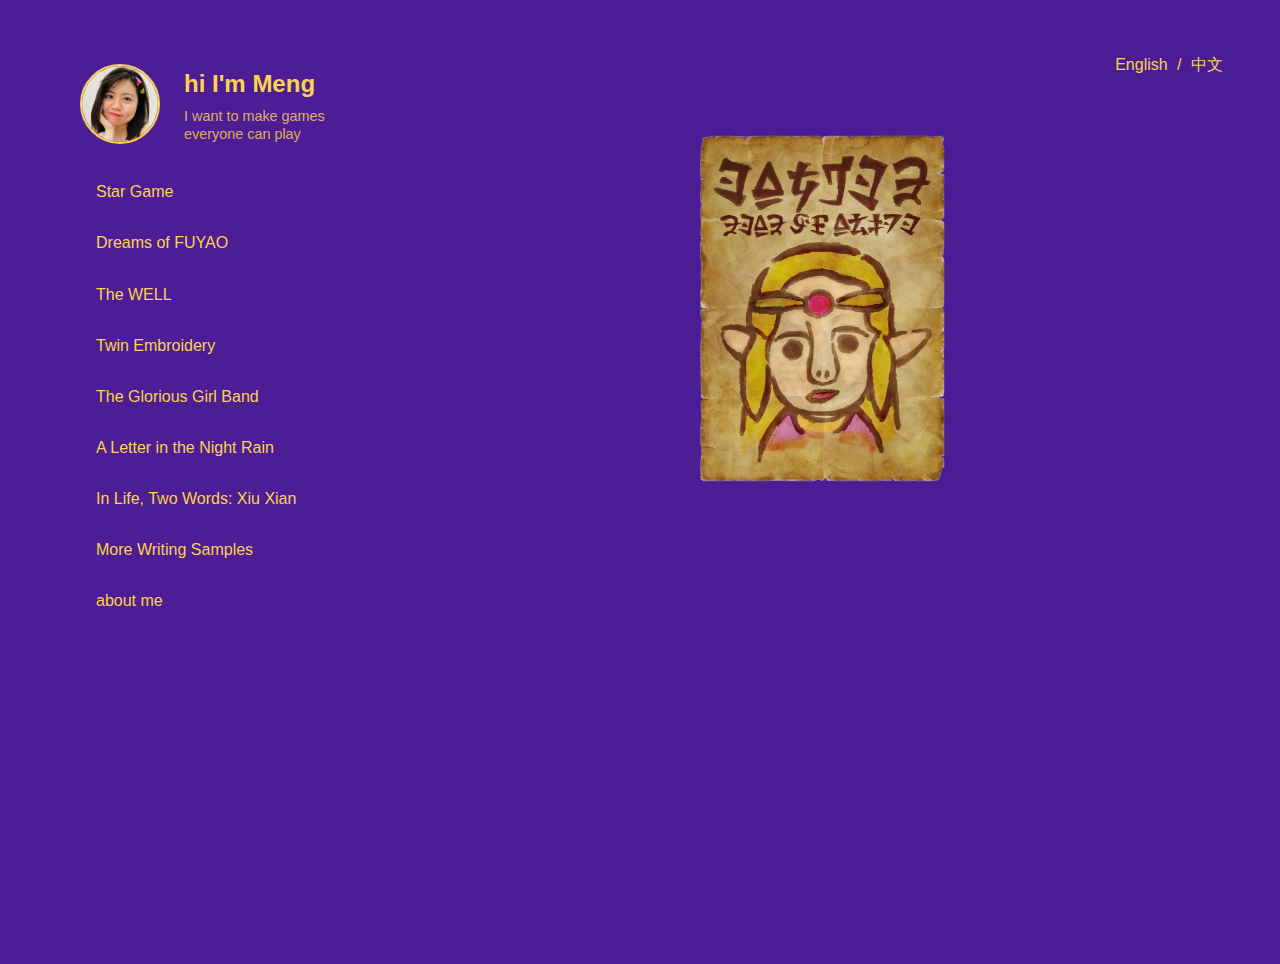
==== index.html @ 1c5329e5 "feat: 完成More Writing Samples页面并优化主页布局" ====
<!DOCTYPE html>
<html lang="en">
<head>
    <!-- 设置网页的基本属性 -->
    <meta charset="UTF-8">
    <!-- 确保页面在移动设备上正确显示 -->
    <meta name="viewport" content="width=device-width, initial-scale=1.0">
    <!-- 网页标题 -->
    <title>have fun</title>
    <!-- 链接到样式表文件 -->
    <link rel="stylesheet" href="./css/style.css">
    <!-- 设置网页图标 -->
    <link rel="icon" type="image/png" href="./images/favicon.png">
</head>
<body>
    <!-- 整个页面的主容器，分为左右两部分 -->
    <div class="container">
        <!-- 左侧边栏：包含个人信息和导航菜单 -->
        <nav class="sidebar">
            <!-- 头部区域：展示头像和个人简介 -->
            <div class="header">
                <!-- 头像容器 -->
                <div class="avatar">
                    <img src="./images/avatar.png" alt="Meng's avatar">
                </div>
                <!-- 添加链接和cursor样式 -->
                <div class="intro" style="cursor: pointer;" id="home-link">
                    <h1>hi I'm Meng</h1>
                    <div class="description">I want to make games everyone can play</div>
                </div>
            </div>

            <!-- 作品导航菜单列表 -->
            <ul class="menu">
                <!-- 每个菜单项都包含标题和描述 -->
                <li>
                    <!-- active类表示当前选中的项目 -->
                    <a href="#star-game" class="menu-link active">
                        <span class="title">Star Game</span>
                        <span class="description">Solo-developed Web Game</span>
                    </a>
                </li>
                <!-- 其他作品菜单项，结构相同 -->
                <li>
                    <a href="#soaring-dream" class="menu-link">
                        <span class="title">Dreams of FUYAO</span>
                        <span class="description">Lead Narrative Designer, MMORPG</span>
                    </a>
                </li>
                <li>
                    <a href="#the-well" class="menu-link">
                        <span class="title">The WELL</span>
                        <span class="description">Short Fiction Story</span>
                    </a>
                </li>
                <li>
                    <a href="#twin-embroidery" class="menu-link">
                        <span class="title">Twin Embroidery</span>
                        <span class="description">Digital Comic Series</span>
                    </a>
                </li>
                <li>
                    <a href="#girl-band" class="menu-link">
                        <span class="title">The Glorious Girl Band</span>
                        <span class="description">Digital Comic Series</span>
                    </a>
                </li>
                <li>
                    <a href="#night-rain" class="menu-link">
                        <span class="title">A Letter in the Night Rain</span>
                        <span class="description">Digital Comic Series</span>
                    </a>
                </li>
                <li>
                    <a href="#xiu-xian" class="menu-link">
                        <span class="title">In Life, Two Words: Xiu Xian</span>
                        <span class="description">Original Fantasy Light Novel</span>
                    </a>
                </li>
                <li>
                    <a href="#more-samples" class="menu-link">
                        <span class="title">More Writing Samples</span>
                        <span class="description">in Chinese, before 2018</span>
                    </a>
                </li>
                <li>
                    <a href="#about" class="menu-link">
                        <span class="title">about me</span>
                        <span class="description">Experience & Contact</span>
                    </a>
                </li>
            </ul>
        </nav>

        <!-- 右侧主内容区域 -->
        <main class="content">
            <!-- 主页装饰 -->
            <div class="scroll-container">
                <img src="images/scroll.png" alt="Ancient scroll with character" class="scroll-image">
                <span class="scroll-description">and i LOVE zelda!!!</span>
            </div>

            <!-- Comics and Projects Section -->
            <div class="project-container">
                <!-- Star Game 项目展示区域 -->
                <section id="star-game-section" class="content-section project-content">
                    <!-- 游戏展示区域 -->
                    <div class="game-container">
                        <iframe id="game-frame" src="https://WellWellWell-M.github.io/star-game" allowfullscreen></iframe>
                        <button class="restart-btn">Restart</button>
                    </div>

                    <!-- 游戏介绍文本区域 -->
                    <h3>Overview</h3>
                    <p>This is a mini game that unfolds across three screens in about two minutes. As my first solo game development project, it marks a special milestone in my coding journey. Over three weeks, I taught myself essential tools - from game engines (GMS, Godot) to AI assistants (Cursor, Midjourney, Stable Diffusion) and version control (GitHub).</p>
                    
                    <p>I tried to tell a story about a lonely girl who shoots down stars and encircles them to make them her companions. Eventually, she creates an entire universe - including the Sun, Earth, and Moon - yet remains alone. I wish I had more time to tell the story through gameplay instead of text (and create better artwork - sorry about my poor pixel sprite animation!).</p>
                    
                    <p>Though it's far from perfect (quite rough actually), I'm proud to have brought it from concept to playable reality. I chose to omit tutorials, trusting in our natural inclination to play. But here's a small hint if you're wondering how to get <span class="highlight">starTed</span> - </p>

                    <p class="hidden-message">
                        <span>sometimes you need to draw your own path:)</span>
                    </p>

                    <h3>Concept Art</h3>
                    
                    <div class="concept-art">
                        <img src="images/concept-art.jpg" alt="Star Game concept art" class="concept-image">
                        <p>I used Midjourney to create the initial concept art, inspired by Van Gogh's starry nights. Then I ran it through Stable Diffusion to transform it into pixel art - which you'll see in the game's final scene. I had a lot of fun playing with these AI tools and can't wait to experiment more with them in future projects!</p>
                    </div>

                    <h3>Development</h3>
                    <div class="development">
                        <img src="images/development.jpg" alt="Star Game development process" class="development-image">
                        <p>Though I had great help from Cursor AI as my coding assistant, programming was still the most challenging part of the development process. At first, I needed Cursor to explain every line of code to me. But gradually, I learned to read most of the code and even started tweaking parameters on my own. I have to say, it felt like magic - watching the game respond to my code changes was fascinating! This experience has definitely motivated me to learn more about programming - just like now building my personal portfolio website.</p>
                    </div>
                </section>

                <!-- Dreams of FUYAO 项目展示区域 -->
                <section id="soaring-dream-section" class="content-section project-content">
                    <h3>
                        <a href="https://fyym.37.com.cn/" target="_blank" class="game-title">
                            Dreams of FUYAO
                            <span class="link-icon">&#x2197;</span>
                        </a>
                    </h3>
                    
                    <!-- 第一个视频 -->
                    <div class="video-container">
                        <iframe 
                            width="720" 
                            height="405" 
                            src="https://www.youtube.com/embed/pVgCFE0LW2E" 
                            title="Dreams of FUYAO Gameplay 1"
                            frameborder="0" 
                            allow="accelerometer; clipboard-write; encrypted-media; gyroscope; picture-in-picture" 
                            allowfullscreen>
                        </iframe>
                    </div>
                    <div class="introduction">
                        <h3>Note</h3>
                        <p>This is the official teaser trailer for Dreams of FUYAO, where I served as the scriptwriter and initial visual designer.</p>
                        
                        <p>Dreams of FUYAO centers on women's awakening, with its story told primarily through the female protagonist's perspective. The teaser adopts this same narrative approach.</p>
                        
                        <p>In the trailer, I focused on highlighting several layers of conflict: the tension between a seemingly prosperous nation and its underlying social unrest; the external conflict between the protagonist's ambition for power and the era's expectations of women; and the internal struggle of the protagonist as she faces obstacles in her growth and advancement.</p>
                        
                        <p>These conflicts are woven together through both narrative and visual elements. A key sequence I designed shows the protagonist's transformation: betrayed and sinking into water—a metaphor for despair—she ultimately opens her eyes again, emerging stronger than before. This moment symbolizes her awakening and self-empowerment.</p>
                        
                        <p>Through this interplay of story and visuals, I hope to spark players' curiosity about how these conflicts will be resolved and build anticipation for the story ahead.</p>
                    </div>

                    <!-- 第二个视频 -->
                    <div class="video-container">
                        <iframe 
                            width="720" 
                            height="405" 
                            src="https://www.youtube.com/embed/iw0nIek8Gtk" 
                            title="Dreams of FUYAO Gameplay 2"
                            frameborder="0" 
                            allow="accelerometer; clipboard-write; encrypted-media; gyroscope; picture-in-picture" 
                            allowfullscreen>
                        </iframe>
                    </div>
                    <div class="introduction">
                        <h3>Note</h3>
                        <p>As the lead narrative designer and visual supervisor, I directed this opening cinematic to immerse players in the world of Dreams of FUYAO.</p>
                        
                        <p>Visually, we merged traditional ink painting with gold-line techniques, symbolizing the fusion of classical settings (a feudal dynasty) with modern themes (women's awakening). Working closely with animators, we crafted several meaningful shots—such as when narrating Chancellor Duan's rise to power with public support, the camera descends from his feet to a battlefield littered with corpses, creating a visual counterpoint to the narrative that invites players to question the story's deeper implications.</p>
                        
                        <p>Narratively, the cinematic sets the stage by introducing the world and its initial conflict: how will our protagonist confront the Academy's fall from grace? It also subtly weaves in Hua Cijing—not just a figure of the past, but a character whose journey parallels the protagonist's, together embodying the central exploration of women's awakening.</p>
                    </div>

                    <!-- 第三个视频 -->
                    <div class="video-container">
                        <iframe 
                            width="720" 
                            height="405" 
                            src="https://www.youtube.com/embed/Eb_eBkAWGkc" 
                            title="Dreams of FUYAO Gameplay 3"
                            frameborder="0" 
                            allow="accelerometer; clipboard-write; encrypted-media; gyroscope; picture-in-picture" 
                            allowfullscreen>
                        </iframe>
                    </div>
                    <div class="introduction">
                        <h3>Note</h3>
                        <p>This is the character trailer for Hua Cijing—a pivotal antagonist whose journey intertwines with the protagonist's, like two reflections in a mirror, one inside and one outside, in Dreams of FUYAO.</p>
                        
                        <p>Hua Cijing's story draws from a long-standing literary tradition, such as the Qing Dynasty's Destiny of Rebirth, where talented women rise to power only to face inevitable constraints. To reflect this parallel and highlight her character's unique presence, I incorporated elements of Chinese opera rather than conventional monologues.</p>
                        
                        <p>Unlike her literary predecessors, Hua Cijing shatters the mold with her relentless defiance against fate. Her conflict with the protagonist represents two opposing approaches to shared struggles: radical upheaval versus measured reformation. Their parallel journeys—one dismantling the system, the other striving to mend it—add depth to the narrative, transforming personal tragedy into a broader allegory of power, idealism, and the choices women face in defining their own paths.</p>
                    </div>
                </section>

                <!-- The WELL 项目展示区域 -->
                <section id="the-well-section" class="content-section project-content">
                    <div class="story-container">
                        <div class="story-content" id="well-content">
                            <!-- 文章内容将通过JavaScript动态加载 -->
                        </div>
                    </div>

                    <!-- Afterword部分 -->
                    <h3>Afterword</h3>
                    <p>This story holds special significance for me, not only as my first attempt at writing in English but as a journey into self-discovery. For years, I excelled at commercial writing - analyzing markets, audience needs, and project requirements. Yet when I finally set aside all commercial considerations and ventured into my own heart, I discovered a well had been there all along.</p>
                    
                    <p>In rural China, wells hold ancient mysteries. Every village seems to harbor tales of women who, in moments of despair, leapt into wells, their spirits lingering as haunting presences in the dark waters below.</p>
                    
                    <p>As a child, these stories made me fear wells. They seemed to embody life's troubles - like drawing water from their depths, each attempt to resolve one problem only revealed more beneath. But years later, I encountered a story about African village women that changed my perspective. Though NGOs had installed modern water systems in their communities, many women still chose to visit the wells. It was their sanctuary, the one place where they could leave their families and be themselves.</p>
                    
                    <p>This revelation transformed my understanding. What I had seen as an endless source of pain was actually a wellspring of solace - for most women, the world itself has often been the source of suffering.</p>
                    
                    <p>I created this story because women seem to always be searching for their own wells, as the world beyond belongs to men. As Simone de Beauvoir observed in The Second Sex: "The wonderful thing about man - in adolescence and maturity - is that he is not destined; the word 'destiny' has a different resonance for boys and girls. The more a boy grows and develops, the more he opens his adventure into the world and the more he is called to surpass himself. Meanwhile, the girl will discover that the world is limited, she will learn that she is destined for man, and she will dream not of surpassing herself but of finding happiness."</p>
                </section>

                <!-- Twin Embroidery Section -->
                <section id="twin-embroidery-section" class="content-section project-content">
                    <h3>
                        <a href="https://www.kuaikanmanhua.com/web/topic/3121/" target="_blank" class="game-title">
                            Twin Embroidery
                            <span class="link-icon">⤴</span>
                        </a>
                    </h3>

                    <div class="slider-container">
                        <button class="slider-button prev" aria-label="Previous image">❮</button>
                        <div class="slider-track">
                            <div class="slider-image">
                                <img src="images/twin-embroidery/slide-1.jpg" alt="Twin Embroidery - Scene 1">
                            </div>
                            <div class="slider-image">
                                <img src="images/twin-embroidery/slide-2.jpg" alt="Twin Embroidery - Scene 2">
                            </div>
                            <div class="slider-image">
                                <img src="images/twin-embroidery/slide-3.jpg" alt="Twin Embroidery - Scene 3">
                            </div>
                            <div class="slider-image">
                                <img src="images/twin-embroidery/slide-4.jpg" alt="Twin Embroidery - Scene 4">
                            </div>
                            <div class="slider-image">
                                <img src="images/twin-embroidery/slide-5.jpg" alt="Twin Embroidery - Scene 5">
                            </div>
                            <div class="slider-image">
                                <img src="images/twin-embroidery/slide-6.jpg" alt="Twin Embroidery - Scene 6">
                            </div>
                            <div class="slider-image">
                                <img src="images/twin-embroidery/slide-7.jpg" alt="Twin Embroidery - Scene 7">
                            </div>
                            <div class="slider-image">
                                <img src="images/twin-embroidery/slide-8.jpg" alt="Twin Embroidery - Scene 8">
                            </div>
                        </div>
                        <button class="slider-button next" aria-label="Next image">❯</button>
                    </div>

                    <div class="introduction">
                        <h3>Note</h3>
                        <p>Among all Chinese cities, Suzhou holds a special place in my heart as the one that best embodies traditional classical beauty.</p>
                        
                        <p>After embarking on my digital nomad journey, I planned to spend a year in Suzhou, seeking inspiration from the city. This decision eventually led to the creation of Twin Embroidery, a work centered around the art of Suzhou double-sided embroidery.</p>
                        
                        <p>This ancient and remarkable craft allows masters to use incredibly fine threads to create two distinct yet equally intricate images on opposite sides of a single piece of silk. The technique beautifully mirrors the theme of my story: a seemingly strong woman unable to escape the shadows of her past. She initially learns double-sided embroidery in the hope of stitching a new self over her scarred past.</p>
                        
                        <p>However, like the two sides of an embroidered piece, she comes to understand that both her strength and her scars are integral to who she is. Through love and art, she ultimately learns to embrace her whole self.</p>
                    </div>
                </section>

                <!-- The Glorious Girl Band Section -->
                <section id="girl-band-section" class="content-section project-content">
                    <h3>
                        <a href="https://www.manmanapp.com/comic-1403985.html" target="_blank" class="game-title">
                            The Glorious Girl Band
                            <span class="link-icon">⤴</span>
                        </a>
                    </h3>

                    <div class="slider-container">
                        <button class="slider-button prev" aria-label="Previous image">❮</button>
                        <div class="slider-track">
                            <div class="slider-image">
                                <img src="images/glorious-girl-band/slide-1.jpg" alt="The Glorious Girl Band - Scene 1">
                            </div>
                            <div class="slider-image">
                                <img src="images/glorious-girl-band/slide-2.jpg" alt="The Glorious Girl Band - Scene 2">
                            </div>
                            <div class="slider-image">
                                <img src="images/glorious-girl-band/slide-3.jpg" alt="The Glorious Girl Band - Scene 3">
                            </div>
                            <div class="slider-image">
                                <img src="images/glorious-girl-band/slide-4.jpg" alt="The Glorious Girl Band - Scene 4">
                            </div>
                            <div class="slider-image">
                                <img src="images/glorious-girl-band/slide-5.jpg" alt="The Glorious Girl Band - Scene 5">
                            </div>
                            <div class="slider-image">
                                <img src="images/glorious-girl-band/slide-6.jpg" alt="The Glorious Girl Band - Scene 6">
                            </div>
                            <div class="slider-image">
                                <img src="images/glorious-girl-band/slide-7.jpg" alt="The Glorious Girl Band - Scene 7">
                            </div>
                            <div class="slider-image">
                                <img src="images/glorious-girl-band/slide-8.jpg" alt="The Glorious Girl Band - Scene 8">
                            </div>
                        </div>
                        <button class="slider-button next" aria-label="Next image">❯</button>
                    </div>

                    <div class="introduction">
                        <h3>Note</h3>
                        <p>The Glorious Girl Band is my first serialized comic, born from a simple yet bold idea: a rock band of talented young women in ancient China.</p>
                        
                        <p>Set in an idealized historical world free from traditional constraints, the story follows seven uniquely gifted girls as they come together to form an unconventional, wonderfully chaotic band. Their adventures weave Chinese tradition with the raw energy of rock music, creating something entirely fresh and unexpected.</p>
                        
                        <p>This isn't a story about oppression or struggle—it's a celebration of creativity, friendship, and the sheer joy of making music together. While such freedom might exist only in this fantasy world, that's precisely why I wanted these characters to shine as brightly as possible on their imaginary stage.</p>
                        
                        <p>They roar their songs to the world—not as cries of despair, but with a power that sometimes moves me to tears even more deeply than sorrow.</p>
                    </div>
                </section>

                <!-- A Letter in the Night Rain Section -->
                <section id="night-rain-section" class="content-section project-content">
                    <h3>
                        <a href="https://www.iqiyi.com/manhua/detail_18yzmpfm5x.html" target="_blank" class="game-title">
                            A Letter in the Night Rain
                            <span class="link-icon">⤴</span>
                        </a>
                    </h3>

                    <div class="slider-container">
                        <button class="slider-button prev" aria-label="Previous image">❮</button>
                        <div class="slider-track">
                            <div class="slider-image">
                                <img src="images/letter-night-rain/slide-1.jpg" alt="A Letter in the Night Rain - Scene 1">
                            </div>
                            <div class="slider-image">
                                <img src="images/letter-night-rain/slide-2.jpg" alt="A Letter in the Night Rain - Scene 2">
                            </div>
                            <div class="slider-image">
                                <img src="images/letter-night-rain/slide-3.jpg" alt="A Letter in the Night Rain - Scene 3">
                            </div>
                            <div class="slider-image">
                                <img src="images/letter-night-rain/slide-4.jpg" alt="A Letter in the Night Rain - Scene 4">
                            </div>
                            <div class="slider-image">
                                <img src="images/letter-night-rain/slide-5.jpg" alt="A Letter in the Night Rain - Scene 5">
                            </div>
                            <div class="slider-image">
                                <img src="images/letter-night-rain/slide-6.jpg" alt="A Letter in the Night Rain - Scene 6">
                            </div>
                            <div class="slider-image">
                                <img src="images/letter-night-rain/slide-7.jpg" alt="A Letter in the Night Rain - Scene 7">
                            </div>
                            <div class="slider-image">
                                <img src="images/letter-night-rain/slide-8.jpg" alt="A Letter in the Night Rain - Scene 8">
                            </div>
                        </div>
                        <button class="slider-button next" aria-label="Next image">❯</button>
                    </div>

                    <div class="introduction">
                        <h3>Note</h3>
                        <p>A Letter in the Night Rain draws inspiration from Li Shangyin's classical Tang dynasty poem of the same title:</p>
                        
                        <blockquote>
                            <div class="chinese-poem">
                                君问归期未有期， 巴山夜雨涨秋池。<br>
                                何当共剪西窗烛， 却话巴山夜雨时。
                            </div>
                            <div class="english-translation">
                                You ask me when I'll return, but I cannot say,<br>
                                As autumn rain fills pools on Mount Ba in the night.<br>
                                When will we trim wicks by the western window again,<br>
                                And speak of this night rain on Mount Ba?
                            </div>
                        </blockquote>
                        
                        <p>The comic expands the poem's yearning and melancholy into a political drama set in ancient China. Each chapter opens with an excerpt from a letter written on a rainy night, serving both as a chapter summary and thematic framework. The story begins thus:</p>
                        
                        <blockquote class="letter">
                            <span class="chinese-text">凌弟台鉴，寒灯夜雨，怀人倍切。愚兄凭窗而叹，忆及明成十年与弟京郊初晤，竟恍然如昨。</span>
                            Dear Brother Ling, On this rainy night, by the cold lamp's light, my longing for you grows ever deeper. As I lean against the window, lost in thought, I recall our first meeting on the outskirts of the capital ten years ago—it feels like only yesterday...
                        </blockquote>
                        
                        <p>This nested narrative structure allows the letter to unfold gradually across time, each carefully chosen phrase revealing a crucial moment as two close friends grow apart.</p>
                        
                        <p>At its heart, this is a story about kindred spirits—two like-minded friends ultimately separated by their different political ideals. After they both achieve their ambitions, one writes this letter in an attempt to salvage their friendship, unaware it would become his final words.</p>
                    </div>
                </section>

                <!-- In Life, Two Words: Xiu Xian Section -->
                <section id="xiu-xian-section" class="content-section project-content">
                    <h3>
                        <a href="https://www.migu.cn/read/detail/1200300000000162852.html" target="_blank" class="game-title">
                            In Life, Two Words: Xiu Xian
                            <span class="link-icon">⤴</span>
                        </a>
                    </h3>

                    <!-- 封面图片区域 -->
                    <div class="novel-cover">
                        <img src="images/xiu-xian/cover.jpg" alt="Xiu Xian novel cover">
                        <div class="introduction">
                            <h3>Overview</h3>
                            <p>[这里是小说的介绍内容]</p>
                        </div>
                    </div>
                </section>

                <!-- About Section -->
                <section id="about-section" class="content-section project-content">
                    <!-- 工作经历 -->
                    <div class="about-card">
                        <h2>Experience</h2>
                        <div class="experience-item">
                            <div class="year">2021-2024</div>
                            <div class="job-title">37 Games | Narrative Team Lead </div>
                            <div class="project-name">Dreams of FUYAO, MMORPG</div>
                        </div>
                        <div class="experience-item">
                            <div class="year">2016-2020</div>
                            <div class="job-title">Full-time Writer | Comic Script Writer & Novelist</div>
                        </div>
                    </div>

                    <!-- 联系方式 -->
                    <div class="about-card">
                        <h2>Contact</h2>
                        <div class="contact-info">
                            <div class="contact-item">
                                <i class="fas fa-envelope"></i>
                                <a href="mailto:luisemeng1994@gmail.com">luisemeng1994@gmail.com</a>
                            </div>
                            <div class="contact-item">
                                <i class="fas fa-phone"></i>
                                <span>+86 182-7091-7675</span>
                            </div>
                            <div class="contact-item">
                                <i class="fas fa-link"></i>
                                <a href="https://bsky.app/profile/luisemeng.bsky.social" target="_blank">@luisemeng.bsky.social</a>
                            </div>
                        </div>
                    </div>
                </section>

                <!-- More Writing Samples Section -->
                <section id="more-samples-section" class="content-section project-content">
                    <!-- 第一个故事 -->
                    <h3>日式轻小说</h3>
                    <div class="story-container">
                        <div class="story-content" id="story-content-1">
                            <!-- 内容将通过JavaScript动态加载 -->
                        </div>
                    </div>

                    <!-- 第二个故事 -->
                    <h3>欧风软科幻</h3>
                    <div class="story-container">
                        <div class="story-content" id="story-content-2">
                            <!-- 内容将通过JavaScript动态加载 -->
                        </div>
                    </div>

                    <!-- 第三个故事 -->
                    <h3>古风吐槽</h3>
                    <div class="story-container">
                        <div class="story-content" id="story-content-3">
                            <!-- 内容将通过JavaScript动态加载 -->
                        </div>
                    </div>

                    <!-- 第四个故事 -->
                    <h3>古风正剧</h3>
                    <div class="story-container">
                        <div class="story-content" id="story-content-4">
                            <!-- 内容将通过JavaScript动态加载 -->
                        </div>
                    </div>
                </section>
            </div>

            <div class="language-switcher-container">
                <span id="language-en" class="language-option" data-lang="en">English</span> /
                <span id="language-zh" class="language-option" data-lang="zh">中文</span>
            </div>
        </main>
    </div>

    <!-- JavaScript代码部分 -->
    <script>
        // 获取所有需要的元素
        const homeLink = document.getElementById('home-link');
        const scrollContainer = document.querySelector('.scroll-container');
        const contentSections = document.querySelectorAll('.content-section');
        const menuLinks = document.querySelectorAll('.menu-link');

        // 显示主页内容的函数
        function showHome() {
            // 显示塞尔达图片
            scrollContainer.style.display = 'block';
            // 隐藏所有项目内容
            contentSections.forEach(section => {
                section.classList.remove('active');
            });
            // 移除所有菜单项的激活状态
            menuLinks.forEach(link => {
                link.classList.remove('active');
            });
        }

        // 点击个人介绍时返回主页
        homeLink.addEventListener('click', showHome);

        // 修改菜单点击事件处理
        document.querySelectorAll('.menu-link').forEach(link => {
            link.addEventListener('click', (e) => {
                e.preventDefault();
                
                // 隐藏塞尔达图片
                scrollContainer.style.display = 'none';
                
                // 移除所有链接和区块的active类
                menuLinks.forEach(l => l.classList.remove('active'));
                contentSections.forEach(section => {
                    section.classList.remove('active');
                });
                
                // 为点击的链接添加active类
                link.classList.add('active');
                
                // 显示对应的区块
                const sectionId = link.getAttribute('href').substring(1) + '-section';
                const section = document.getElementById(sectionId);
                if (section) {
                    section.classList.add('active');
                    // 如果是The WELL页面，加载内容
                    if (sectionId === 'the-well-section') {
                        loadStoryContent();
                    }
                }
            });
        });

        // 初始显示主页
        showHome();

        // 重启游戏按钮功能
        document.querySelector('.restart-btn')?.addEventListener('click', () => {
            const gameFrame = document.getElementById('game-frame');
            // 通过重新加载iframe来重启游戏
            gameFrame.src = gameFrame.src;
        });

        // 添加加载故事内容的函数
        async function loadStoryContent() {
            try {
                const response = await fetch('content/well-content.html');
                
                if (!response.ok) {
                    throw new Error(`HTTP error! status: ${response.status}`);
                }
                
                const content = await response.text();
                
                // 简化HTML结构，移除作者信息
                const formattedContent = `
                    <div class="story-content">
                        <h1>The WELL</h1>
                        ${content.split('\n\n').map(paragraph => 
                            paragraph.trim() ? `<p>${paragraph.trim()}</p>` : ''
                        ).join('')}
                    </div>
                `;
                
                document.getElementById('well-content').innerHTML = formattedContent;
                
            } catch (error) {
                console.error('Error loading story content:', error);
                document.getElementById('well-content').innerHTML = 
                    `<p>Error loading content: ${error.message}</p>`;
            }
        }
    </script>
    <script src="./js/slider.js"></script>
    <script src="./js/main.js"></script>
</body>
</html>
---- css/style.css ----
/* 全局样式重置：清除所有元素的默认外边距、内边距，并使用更合理的盒模型 */
* {
    margin: 0;
    padding: 0;
    box-sizing: border-box;
}

/* 页面基础样式设置 */
body {
    /* 设置网页字体，按优先级从左到右尝试使用 */
    font-family: -apple-system, BlinkMacSystemFont, "Segoe UI", Roboto, "Helvetica Neue", Arial, sans-serif;
    /* 设置深紫色背景 */
    background-color: #4C1D95;
    /* 设置文字颜色为金色 */
    color: #FCD34D;
    /* 设置行高为字体大小的1.6倍 */
    line-height: 1.6;
    /* 允许页面垂直滚动 */
    overflow-y: auto;
    /* 确保页面最小高度为视窗高度 */
    min-height: 100vh;
}

/* 整体容器 */
.container {
    display: flex;
    min-height: 100vh;
    background: rgba(76, 29, 149, 0.2);
}

/* 侧边栏 */
.sidebar {
    width: 300px;
    padding: 2rem;
    background: rgba(76, 29, 149, 0.4);
    backdrop-filter: blur(10px);
}

/* 项目容器 */
.project-container {
    width: 720px;
    max-width: 100%;
    margin: 0 auto;
    padding: 2rem;
    position: relative;
}

/* 内容区域 */
.content-section {
    display: none;
    padding: 2rem;
    margin-top: 3rem;
    min-height: 100px;
    position: relative;
    z-index: 1;
}

.content-section.active {
    display: block;
}

/* 主容器布局设置 */
.container {
    /* 使用弹性布局，实现左右分栏 */
    display: flex;
    /* 确保容器最小高度为视窗高度 */
    min-height: 100vh;
    /* 容器四周留出2rem的空间 */
    padding: 2rem;
}

/* 左侧边栏样式 */
.sidebar {
    /* 固定宽度为350像素 */
    width: 360px;
    /* 内部留出2rem的空间 */
    padding: 2rem 3rem 2rem 3rem;
    /* 固定页面滚动 */
    position: fixed;
    /* 设置高度为视窗高度 */
    height: 100vh;
    /* 隐藏溢出内容，去除滚动条 */
    overflow: hidden;
    /* 设置背景色与body相同 */
    background-color: #4C1D95;
}

/* 头部区域样式：包含头像和介绍 */
.header {
    /* 使用弹性布局 */
    display: flex;
    /* 垂直居中对齐 */
    align-items: center;
    /* 元素之间间隔1.5rem */
    gap: 1.5rem;
    /* 底部margin为3rem */
    margin-bottom: 2rem;
}

/* 头像容器样式 */
.avatar {
    /* 设置固定尺寸 */
    width: 80px;
    height: 80px;
    /* 圆形边框 */
    border-radius: 50%;
    /* 隐藏溢出的部分 */
    overflow: hidden;
    /* 添加金色边框 */
    border: 2px solid #FCD34D;
    /* 防止头像被压缩 */
    flex-shrink: 0;
}

/* 头像图片样式 */
.avatar img {
    /* 图片填充整个容器 */
    width: 100%;
    height: 100%;
    /* 保持图片比例并填充容器 */
    object-fit: cover;
}

/* 个人简介区域样式 */
.intro {
    /* 允许内容区域伸展 */
    flex-grow: 1;
}

/* 简介标题样式 */
.intro h1 {
    font-size: 1.5rem;
    font-weight: bold;
    margin-bottom: 0.3rem;
    color: #FCD34D;
}

/* 简介描述文字样式 */
.intro .description {
    font-size: 0.9rem;
    /* 设置透明度 */
    opacity: 0.8;
    line-height: 1.2;
}

/* 菜单列表样式 */
.menu {
    list-style: none;
    display: flex;
    flex-direction: column;
    margin-left: 1rem;
}

.menu.expanded li {
    margin-bottom: -0.7rem; /* 保持默认紧凑间距 */
}

/* 菜单项样式 */
.menu li {
    margin-bottom: -0.5rem;  /* 默认就是紧凑的 */
    transition: all 0.3s ease;
}

/* 菜单项悬停和激活状态 */
.menu li:hover, 
.menu li a.active {
    /* 移动到原始位置（相当于向右移动10px） */
    transform: translateX(0);
}

/* 菜单链接样式 */
.menu a {
    /* 移除下划线 */
    text-decoration: none;
    /* 继承父元素的颜色 */
    color: inherit;
    /* 设置为块级元素 */
    display: block;
    padding: 0.2rem 0;
}

/* 菜单项标题样式 */
.menu .title {
    font-size: 1rem;
    display: block;
    margin-bottom: 0.1rem;
}

/* 菜单项描述文字样式 */
.menu .description {
    font-size: 0.8rem;
    opacity: 0;
    transition: opacity 0.3s ease;
    /* 添加颜色过渡效果 */
    color: #FFE381;
    margin-top: 0.2rem;
}

/* 菜单项悬停和激活时的描述文字 */
.menu li:hover .description,
.menu li a.active .description {  /* 注意这里改为选择active的接元 */
    opacity: 0.7;
    display: block;
}

/* 激活状态的菜单项 */
.menu li a.active {
    /* 添加其他视觉效果，比如加 */
    color: #FFE381;
}

/* 主内容区域 */
.content {
    flex: 1;
    margin-left: 360px;
    padding: 2rem;
    height: auto;
    position: relative;
}

/* 当显示主页内容时 */
.content.showing-home {
    overflow: hidden;  /* 完全禁用滚动 */
    height: 100vh;  /* 限制高度为视窗高度 */
}

/* 卷轴图片容器样式 */
.scroll-container {
    position: relative;
    text-align: center;
    margin-top: 4rem;
    height: auto;
    padding-bottom: 0;
}

/* 项目内容区域的滚动设置 */
.content:not(.showing-home) {
    overflow-y: auto;  /* 只有非主页内容才允许滚动 */
}

/* 卷轴图片样式 */
.scroll-image {
    max-width: 35%;
    height: auto;
    transition: transform 0.3s ease;
    display: block;
    margin: 0 auto;
}

.scroll-image:hover {
    /* 悬停时放大效果 / Scale up effect on hover */
    transform: scale(1.02);
}

/* 卷轴描述文字样式 */
.scroll-description {
    position: absolute;
    bottom: -40px;  /* 稍微调整文字位置 */
    left: 50%;
    transform: translateX(-50%);
    font-size: 1.5rem;
    font-weight: bold;
    color: #FCD34D;
    opacity: 0;
    transition: opacity 0.3s ease;
    white-space: nowrap;
}

/* 鼠标悬停时显示描述文字 */
.scroll-container:hover .scroll-description {
    opacity: 1;
}

/* 内容区块基础样式 */
.content-section {
    display: none;
    padding: 2rem;
    margin-top: 3rem !important;
    min-height: auto;
    position: relative;
    z-index: 1;
}

/* 激活的内容区域 */
.content-section.active {
    display: block;
}

/* 游戏容器样式 */
.game-container {
    width: 720px;
    height: 360px;
    max-width: 100%;
    margin: 1.5rem auto 0;  /* 增加顶部边距为 2rem */
    background: #2D1B69;
    border-radius: 8px;
    overflow: hidden;
    position: relative;
}

/* 游戏iframe样式 */
.game-container iframe {
    width: 100%;
    height: 100%;
    /* 边框 */
    border: none;
}

/* 重启按钮样式 */
.restart-btn {
    /* 绝对定位在右上角 */
    position: absolute;
    top: 1rem;
    right: 1rem;
    /* 按钮样式 */
    background: #FCD34D;
    color: #4C1D95;
    border: none;
    padding: 0.5rem 0.7rem;
    border-radius: 8px;
    cursor: pointer;
    /* 添加过渡效果 */
    transition: all 0.3s ease;
    font-weight: bold;
    font-size: 0.8rem;
    /* 添加阴影 */
    box-shadow: 0 2px 4px rgba(0, 0, 0, 0.2);
}

/* 重启按钮悬停效果 */
.restart-btn:hover {
    background: #FFE381;
    /* 上浮效果 */
    transform: translateY(-2px);
    /* 增加阴影 */
    box-shadow: 0 4px 8px rgba(0, 0, 0, 0.3);
}

/* 重启按钮点击效果 */
.restart-btn:active {
    /* 回到原位 */
    transform: translateY(0);
    /* 恢复原始阴影 */
    box-shadow: 0 2px 4px rgba(0, 0, 0, 0.2);
}

/* 项目容器样式 */
.project-container,
.about-container {
    width: 100%;
    margin: 0;
    padding: 2rem;
    position: relative;
    top: 0;
}

/* 项目内容区域样式 */
.project-content,
.about-card {
    width: 720px;
    max-width: 100%;
    margin: 0 auto;
    background: rgba(214, 202, 233, 0.306);
    border-radius: 16px;
    padding: 1rem 2rem 1.5rem 2rem;
    min-height: auto;
}

/* 项目内容文字样式 */
.project-content h3 {
    color: #c7b9dc;
    font-size: 1.3rem;
    margin: 2rem 0 0.3rem 0;  /* 增加标题的顶部边距为 3rem */
}

/* 第一个标题不需要那么大的边距 */
.project-content h3:first-child {
    margin-top: 1rem;
}

.project-content p {
    color: #c7b9dc;  /* 稍微浅一点的紫色 */
    line-height: 1.8;
}

/* 响应式设计：适配小屏幕设备 */
@media (max-width: 768px) {
    /* 减小容器内边距 */
    .container {
        padding: 1rem;
    }

    /* 侧边栏变为普通流布局 */
    .sidebar {
        width: 100%;
        position: static;
        height: auto;
    }

    /* 移除主内容区域的左边距 */
    .content {
        margin-left: 0;
    }

    /* 游戏容器自适应宽度 */
    .game-container {
        width: 100%;
        /* 保持16:9的宽高比 */
        height: 56.25vw;
    }
}

/* 添加高亮文字样式 */
.highlight {
    color: #FCD34D;  /* 使用金黄色 */
    font-weight: bold;  /* 可选：加粗效果 */
}

/* 恢复原始的 concept-art 样式 */
.concept-art {
    margin: 1rem 0rem 1rem 0rem;
}

.concept-art img {
    width: 100%;
    height: auto;
    margin-top: 1rem;
    margin-bottom: 1rem;
}

/* development 图片样式 */
.development {
    margin: 1rem 0 1rem 0;
}

.development img {
    width: 100%;
    height: auto;
    margin-bottom: 0rem;
}

/* 为小说封面创建独立的样式 */
.novel-cover {
    margin: 2rem 0;
    width: 100%;
    height: calc(100% - 4rem);  /* 减去上下margin的4rem */
    display: flex;
    flex-direction: column;
    align-items: center;
}

.novel-cover img {
    width: 40%;
    height: auto;
    margin: 0 auto 0rem;
    display: block;
}

.novel-cover .introduction {
    width: 100%;  /* 确保介绍文本占满宽度 */
    background: rgba(76, 29, 149, 0.1);
    border-radius: 16px;
    padding: 1.5em;
    flex-grow: 1;  /* 让介绍部分填充剩余空间 */
}

/* 故事容器样式 */
.story-container {
    width: 100%;  /* 适应父容器宽度 */
    margin: 1rem auto;  /* 恢复顶部间距 */
    padding: 1rem 2rem 1.5rem 2rem;
    background: rgba(214, 202, 233, 0.306);
    border-radius: 16px;
    height: 400px;
    overflow-y: auto;
}

/* More Writing Samples 的故事容器样式 */
#more-samples-section .story-container {
    width: 720px;  /* 可以根据需要调整 */
    max-width: 100%;
    margin: 1rem auto;
    padding: 1rem 2rem 1.5rem 2rem;
    background: rgba(214, 202, 233, 0.306);
    border-radius: 16px;
    height: 400px;
    overflow-y: auto;
}

/* 故事内容样式 */
.story-content {
    color: #c7b9dc;
    line-height: 1.6;
    font-size: 1.2rem;  /* 增加字体大小 */
}

/* 故事内容中的段落样式 */
.story-content p {
    font-size: 1.2rem;  /* 确保段落也使用相同的字体大小 */
    margin-bottom: 1rem;  /* 段落间距 */
    line-height: 1.8;  /* 增加行高使文本更易读 */
}

/* 标题样式 */
#more-samples-section h3 {
    color: #c7b9dc;
    font-size: 1.3rem;
    margin: 2rem 0 1rem 0;
}

/* 第一个标题的上边距可以小一点 */
#more-samples-section h3:first-child {
    margin-top: 1rem;
}

/* 优化滚动条样式 */
.story-container::-webkit-scrollbar {
    width: 6px;
}

.story-container::-webkit-scrollbar-track {
    background: rgba(76, 29, 149, 0.05);
    border-radius: 3px;
}

.story-container::-webkit-scrollbar-thumb {
    background: rgba(76, 29, 149, 0.2);
    border-radius: 3px;
}

.story-container::-webkit-scrollbar-thumb:hover {
    background: rgba(76, 29, 149, 0.3);
}

/* 隐藏消息容器样式 */
.hidden-message {
    position: relative;
    text-align: center;
    margin-top: 1.5rem;
    height: 1.5em;  /* 确保容器高度固定 */
}

/* 隐藏的文字样式 */
.hidden-message span {
    opacity: 0;
    transition: opacity 0.5s ease;
    color: #fcd34dd0;  /* 使用你修改的金色 */
    font-style: italic;
    position: absolute;
    left: 50%;
    transform: translateX(-50%);
}

/* 三个点样式 */
.hidden-message::before {
    content: "...";
    position: absolute;
    left: 50%;
    transform: translateX(-50%);
    color: #fcd34dd0;  /* 使用你修改的金色 */
    font-size: 1.2rem;
    letter-spacing: 2px;
    transition: opacity 0.3s ease;
}

/* 鼠标悬浮效果 */
.hidden-message:hover span {
    opacity: 1;
}

.hidden-message:hover::before {
    opacity: 0;
}

/* 视频容器样式 */
.video-container {
    position: relative;
    width: 100%;
    max-width: 720px;
    margin: 2rem auto;
    padding-bottom: 56.25%; /* 16:9 比例 */
    height: 0;
    overflow: hidden;
    background: rgba(255, 255, 255, 0.05);
    border-radius: 12px;
}

.video-container iframe {
    position: absolute;
    top: 0;
    left: 0;
    width: 100%;
    height: 100%;
    border-radius: 12px;  /* 保持圆角一致 */
}

/* 说明文本样式 */
.introduction {
    background: rgba(76, 29, 149, 0.1);
    border-radius: 16px;
    padding: 1rem 1.5rem 2rem 1.5rem;
    margin-top: 2rem;  /* 确保与上方图片有足够间距 */
}

.introduction h3 {
    color: #ebdaf3;
    margin-bottom:1rem;
}

/* 响应式设计 */
@media (max-width: 768px) {
    .video-container {
        width: 100%;
        padding: 0 1rem;
    }
    
    .video-container iframe {
        height: auto;
        aspect-ratio: 16/9;
    }
    
    .introduction {
        margin: 1.5rem 1rem;  /* 保持一致的间距 */
    }
}

/* 游戏标题链接样式 */
.game-title {
    color: #FFE381 !important;  /* 使用 !important 确保颜色优先级 */
    text-decoration: none;
    display: inline-flex;
    align-items: center;
    gap: 0.5rem;
}

/* 链接图标样式 */
.link-icon {
    font-size: 0.8em;
    position: relative;
    top: -2px;
}

/* 鼠标悬浮效果 */
.game-title:hover {
    color: #FFE381;  /* 悬浮时变为黄色 */
}

/* 移除之前的下划线相关样式 */
.game-title::after {
    display: none;  /* 或者直接删除这个规则 */
}

/* 播放器基础容器 */
.slider-container {
    width: 570px;
    height: 442px;
    position: relative;
    margin: 2rem auto;
    overflow: hidden;
    background: rgba(89, 40, 162, 0.296);
    border-radius: 12px;
    padding: 0;  /* 确保没有内边距 */
    display: flex;  /* 添加这行 */
    align-items: center;  /* 添加这行 */
}

/* 图片轨道 */
.slider-track {
    position: absolute;
    display: flex;
    height: 100%;
    transition: transform 0.3s ease;
    left: 0;  /* 确保从容器左边开始 */
}

/* 单个图片容器 */
.slider-image {
    width: 570px;
    height: 442px;
    display: flex;
    align-items: center;    /* 垂直居中 */
    justify-content: center;/* 水平居中 */
    flex-shrink: 0;        /* 防止压缩 */
}

/* 图片本身 */
.slider-image img {
    max-width: 95%;     /* 最大宽度限制为660px */
    max-height: 95%;      /* 最大高度为容器高度的95% */
    width: auto;          /* 宽度自动计算 */
    height: auto;         /* 高度自动计算 */
    object-fit: contain;  /* 保持比例 */
}

/* 切换按钮 */
.slider-button {
    position: absolute;
    top: 50%;
    transform: translateY(-50%);
    width: 40px;  /* 固定宽度 */
    height: 40px;  /* 固定高度 */
    display: flex;
    align-items: center;
    justify-content: center;
    background: rgba(235, 218, 243, 0.2);
    border: none;
    color: #FFE381;
    cursor: pointer;
    transition: all 0.3s ease;
    z-index: 2;
    border-radius: 4px;
    font-size: 20px;  /* 调整箭头大小 */
}

.slider-button:hover {
    background: rgba(235, 218, 243, 0.3);
}

.prev { left: 5px; }  /* 调整左箭头位置 */
.next { right: 5px; }  /* 调整右箭头位置 */

/* 隐藏按钮 */
.slider-button.hidden {
    display: none;
}

/* 响应式设计 */
@media (max-width: 768px) {
    .slider-container {
        height: auto;
        aspect-ratio: 16/9;
        margin: 1rem auto;
    }
    
    .slider-button {
        padding: 0.5rem;
    }
    
    .slider-image {
        width: 100vw;
    }
}

.about-container {
    max-width: 1200px;
    margin: 0 auto;
    padding: 20px;
    display: flex;
    flex-direction: column;
    gap: 30px;
}

.about-card {
    background: rgba(196, 165, 246, 0.118);
    backdrop-filter: blur(10px);
    border-radius: 12px;
    padding: 30px;
    margin-top: 1rem;  /* 添加底部间距 */
    margin-bottom: 1rem;  /* 添加底部间距 */
}

/* 最后一个 about card 不需要底部间距 */
.about-card:last-child {
    margin-bottom: 1rem;
}

/* 标题样式 */
.about-card h2 {
    color: #ebdaf3;
    margin-bottom: 25px;
    font-size: 24px;
}

/* 工作经历样式 */
.experience-item {
    padding-left: 30px;  /* 添加左侧缩进 */
    margin-bottom: 25px;
}

.experience-item:last-child {
    margin-bottom: 0;
}

.year {
    color: #FFE381;
    font-size: 18px;
    margin-bottom: 8px;
}

.job-title {
    font-size: 16px;
    margin-bottom: 5px;
}

.company, .project-name {
    color: rgba(255, 255, 255, 0.8);
    margin-bottom: 10px;
}

.achievements {
    padding-left: 20px;
    margin-top: 10px;
}

.achievements li {
    margin-bottom: 5px;
    color: rgba(255, 255, 255, 0.7);
}


/* 联系方式样式 */
.contact-info {
    padding-left: 0px;  /* 保持与经历项目相同的左侧缩进 */
    display: flex;
    flex-direction: column;
    gap: 15px;
}

.contact-item {
    display: flex;
    align-items: center;
    gap: 10px;
}

.contact-item i {
    color: #FFE381;
    width: 20px;
}

.contact-item a {
    color: rgba(255, 255, 255, 0.8);
    text-decoration: none;
    transition: color 0.3s ease;
}

.contact-item a:hover {
    color: #FFE381;
}

/* 修复项目容器样式 */
.project-container {
    min-height: 800px;  /* 设置最小高度 */
    width: 100%;
    margin: 0 auto;
    padding: 2rem;
}

/* 确保内容区域不会溢出 */
.content {
    width: 100%;
    max-width: calc(100% - 360px);  /* 减去侧边栏宽度 */
    margin-left: 360px;
    padding: 2rem;
    overflow-x: hidden;  /* 防止水平溢出 */
}

/* 引用块的基础样式 */
blockquote {
    margin: 1.5rem 0;
    padding: 1.5rem 2rem;
    background: rgba(255, 255, 255, 0.05);
    border-radius: 8px;
    line-height: 1.8;
}

/* 中文诗句和文本样式 */
.chinese-poem, .chinese-text {
    color: #FFE381;  /* 黄色 */
    margin-bottom: 1rem;  /* 在中英文之间添加间距 */
    display: block;
    text-align: center;
}

/* 英文翻译样式 */
.english-translation {
    color: rgba(255, 255, 255, 0.8);  /* 浅色 */
    text-align: center;
}

/* 引用块内的换行 */
blockquote br {
    display: block;
    margin: 0.3rem 0;
}

/* 信件引用样式 */
.letter {
    color: rgba(255, 255, 255, 0.8);;
}

.letter .chinese-text {
    font-style: normal;
    margin-top: 1rem;
    text-align: left; 
    color: #FFE381;  /* 浅色 */
}

.language-switcher-container {
    position: absolute; /* 绝对定位 */
    top: 20px;         /* 距离顶部20像素 */
    right: 20px;       /* 距离右侧20像素 */
    z-index: 1000;     /* 确保在其他元素之上 */
}

.language-option {
    cursor: pointer;    /* 鼠标指针样式 */
    color: #FCD34D;     /* 字体颜色 */
    font-size: 1rem;    /* 字体大小 */
    margin: 0 5px;      /* 左右间距 */
    transition: color 0.3s ease; /* 颜色过渡效果 */
}

.language-option:hover {
    color: #FFE381;     /* 悬停时的字体颜色 */
}

/* 只有激活项目后面的一个项目增加上边距 */
.menu li:has(.menu-link.active) + li {
    margin-top: 2rem;  /* 激活时增加间距 */
}

/* 悬停和激活状态都增加间距 */
.menu li:has(.menu-link:hover) + li,
.menu li:has(.menu-link.active) + li {
    margin-top: 1.5rem;  /* 增加间距 */
}

/* 或者方式2：为 Xiu Xian 封面专门创建一个类 */
#xiu-xian-section .concept-image {
    width: 40%;
    height: auto;
    margin: 0 auto;
    display: block;
}

/* 主页装饰容器 */
#home-section {
    height: auto;  /* 添加这行 */
    min-height: fit-content;  /* 添加这行 */
    margin-bottom: 0;  /* 添加这行 */
}

/* The Well 的项目容器 */
.project-content {
    width: 720px;
    max-width: 100%;
    margin: 0 auto;
    background: rgba(214, 202, 233, 0.306);
    border-radius: 16px;
    padding: 1rem 2rem 1.5rem 2rem;
}

/* 故事容器通用样式 */
.story-container {
    width: 100%;  /* 适应父容器宽度 */
    margin: 1rem auto;  /* 恢复顶部间距 */
    padding: 1rem 2rem 1.5rem 2rem;
    background: rgba(214, 202, 233, 0.306);
    border-radius: 16px;
    height: 400px;
    overflow-y: auto;
}

/* 确保 More Writing Samples 的项目容器也使用相同的宽度 */
#more-samples-section .project-content {
    width: 720px;
    max-width: 100%;
    margin: 0 auto;
    background: rgba(214, 202, 233, 0.306);
    border-radius: 16px;
    padding: 1rem 2rem 1.5rem 2rem;
}

/* 使用更高优先级的选择器 */
.story-container .story-content,
.story-container .story-content p,
.story-container .story-content span {
    font-size: 0.8rem !important;  /* 使用 !important 来确保优先级 */
    line-height: 1.8;
    color: #c7b9dc;
}
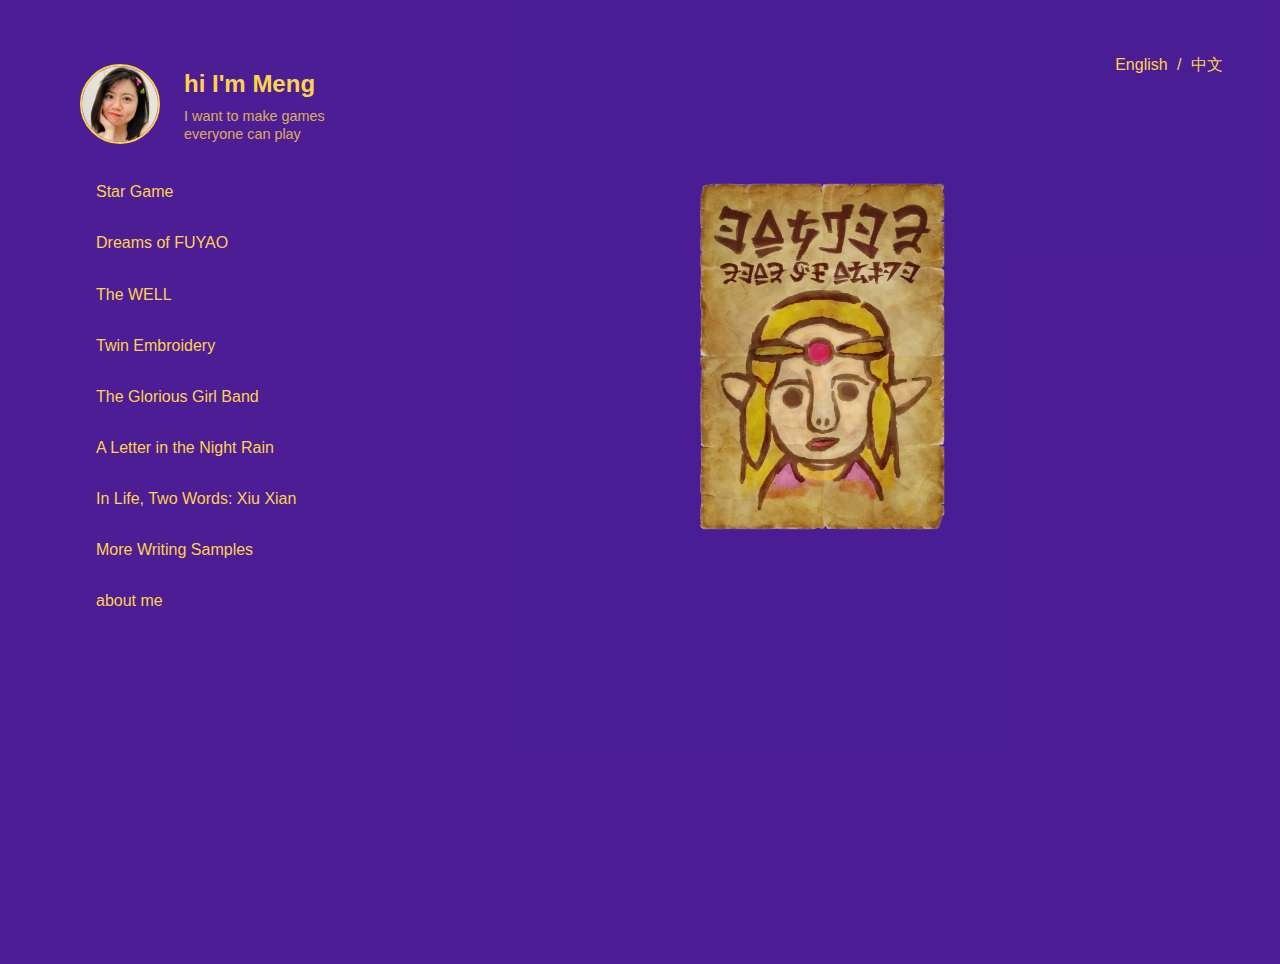
==== commit 593e9f55: "feat: 优化页面布局和样式" ====
--- a/index.html
+++ b/index.html
@@ -50,7 +50,7 @@
                 <li>
                     <a href="#the-well" class="menu-link">
                         <span class="title">The WELL</span>
-                        <span class="description">Short Fiction Story</span>
+                        <span class="description">English Short Sci-Fi</span>
                     </a>
                 </li>
                 <li>
@@ -141,7 +141,7 @@
                     <h3>
                         <a href="https://fyym.37.com.cn/" target="_blank" class="game-title">
                             Dreams of FUYAO
-                            <span class="link-icon">&#x2197;</span>
+                            <span class="link-icon">⤴</span>
                         </a>
                     </h3>
                     
--- a/css/style.css
+++ b/css/style.css
@@ -228,7 +228,7 @@
 .scroll-container {
     position: relative;
     text-align: center;
-    margin-top: 4rem;
+    margin-top: 7rem;
     height: auto;
     padding-bottom: 0;
 }
@@ -626,7 +626,7 @@
 
 /* 游戏标题链接样式 */
 .game-title {
-    color: #FFE381 !important;  /* 使用 !important 确保颜色优先级 */
+    color: #f5e39c;  /* 使用 !important 确保颜色优先级 */
     text-decoration: none;
     display: inline-flex;
     align-items: center;
@@ -652,44 +652,45 @@
 
 /* 播放器基础容器 */
 .slider-container {
-    width: 570px;
-    height: 442px;
-    position: relative;
-    margin: 2rem auto;
+    width: 100%;          /* 改为100%宽度 */
+    max-width: 700px;     /* 增加最大宽度到700px */
+    height: auto;         /* 高度自适应 */
+    aspect-ratio: 700/480;  /* 调整为新的宽高比 */
+    position: relative;
+    margin: 1.5rem auto;
     overflow: hidden;
     background: rgba(89, 40, 162, 0.296);
     border-radius: 12px;
-    padding: 0;  /* 确保没有内边距 */
-    display: flex;  /* 添加这行 */
-    align-items: center;  /* 添加这行 */
+    padding: 0;
+    display: flex;
+    align-items: center;
 }
 
 /* 图片轨道 */
 .slider-track {
     position: absolute;
     display: flex;
+    width: 100%;
     height: 100%;
     transition: transform 0.3s ease;
-    left: 0;  /* 确保从容器左边开始 */
+    left: 0;
 }
 
 /* 单个图片容器 */
 .slider-image {
-    width: 570px;
-    height: 442px;
-    display: flex;
-    align-items: center;    /* 垂直居中 */
-    justify-content: center;/* 水平居中 */
-    flex-shrink: 0;        /* 防止压缩 */
-}
-
-/* 图片本身 */
+    width: 100%;         /* 改为100%宽度 */
+    height: 100%;        /* 改为100%高度 */
+    flex: 0 0 100%;      /* 不压缩，不放大，基准100% */
+    display: flex;
+    align-items: center;
+    justify-content: center;
+}
+
+/* 图片本身的样式 */
 .slider-image img {
-    max-width: 95%;     /* 最大宽度限制为660px */
-    max-height: 95%;      /* 最大高度为容器高度的95% */
-    width: auto;          /* 宽度自动计算 */
-    height: auto;         /* 高度自动计算 */
-    object-fit: contain;  /* 保持比例 */
+    max-width: 95%;
+    max-height: 95%;
+    object-fit: contain;  /* 保持图片比例 */
 }
 
 /* 切换按钮 */
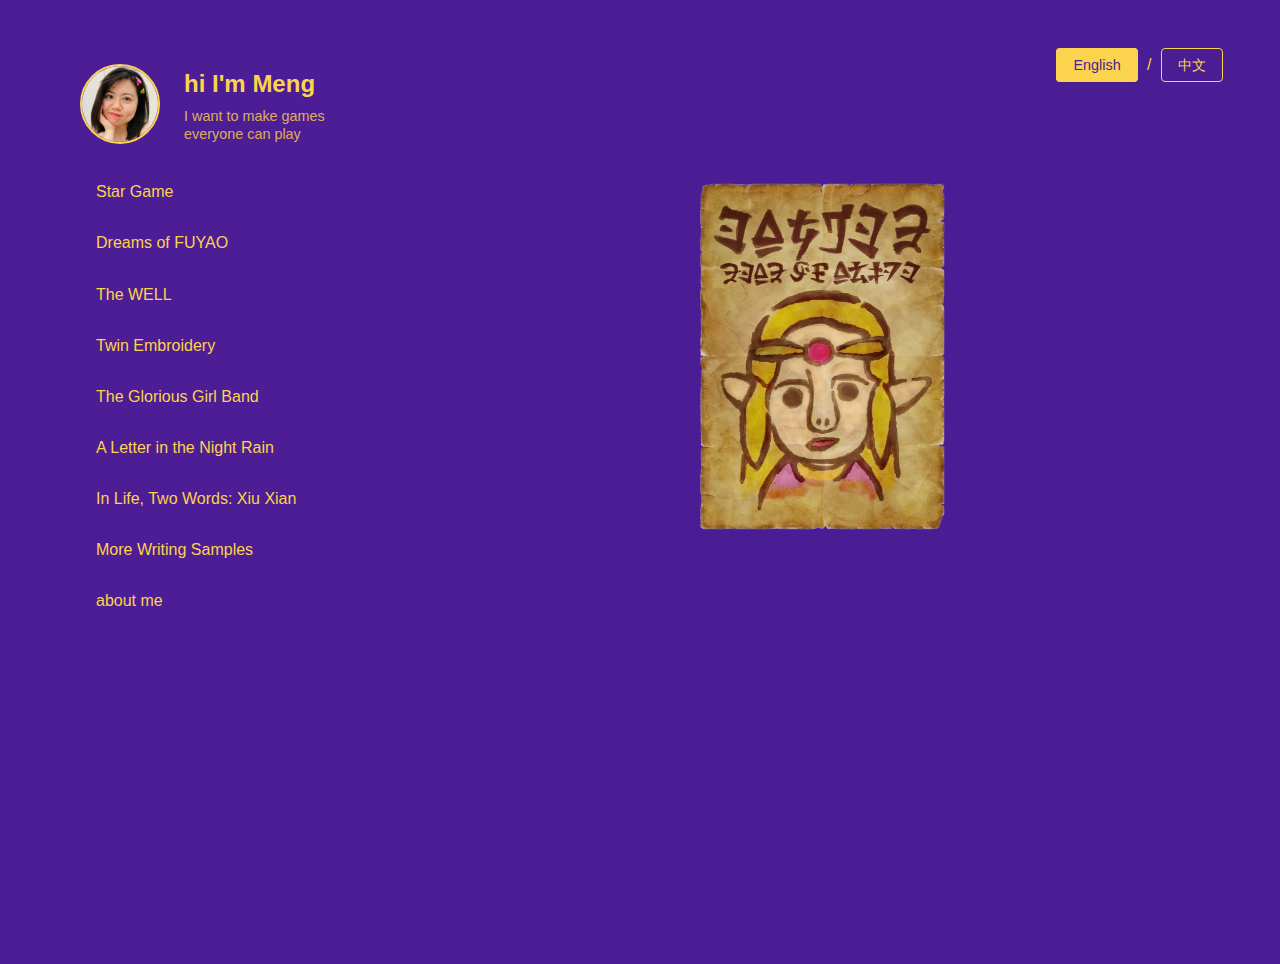
==== commit 3a5b2354: "修复 Dreams of FUYAO 标题显示问题" ====
--- a/index.html
+++ b/index.html
@@ -42,7 +42,7 @@
                 </li>
                 <!-- 其他作品菜单项，结构相同 -->
                 <li>
-                    <a href="#soaring-dream" class="menu-link">
+                    <a href="#dreams-of-fuyao" class="menu-link">
                         <span class="title">Dreams of FUYAO</span>
                         <span class="description">Lead Narrative Designer, MMORPG</span>
                     </a>
@@ -60,13 +60,13 @@
                     </a>
                 </li>
                 <li>
-                    <a href="#girl-band" class="menu-link">
+                    <a href="#glorious-girl-band" class="menu-link">
                         <span class="title">The Glorious Girl Band</span>
                         <span class="description">Digital Comic Series</span>
                     </a>
                 </li>
                 <li>
-                    <a href="#night-rain" class="menu-link">
+                    <a href="#letter-in-the-night-rain" class="menu-link">
                         <span class="title">A Letter in the Night Rain</span>
                         <span class="description">Digital Comic Series</span>
                     </a>
@@ -137,7 +137,7 @@
                 </section>
 
                 <!-- Dreams of FUYAO 项目展示区域 -->
-                <section id="soaring-dream-section" class="content-section project-content">
+                <section id="dreams-of-fuyao-section" class="content-section project-content">
                     <h3>
                         <a href="https://fyym.37.com.cn/" target="_blank" class="game-title">
                             Dreams of FUYAO
@@ -287,7 +287,7 @@
                 </section>
 
                 <!-- The Glorious Girl Band Section -->
-                <section id="girl-band-section" class="content-section project-content">
+                <section id="glorious-girl-band-section" class="content-section project-content">
                     <h3>
                         <a href="https://www.manmanapp.com/comic-1403985.html" target="_blank" class="game-title">
                             The Glorious Girl Band
@@ -339,7 +339,7 @@
                 </section>
 
                 <!-- A Letter in the Night Rain Section -->
-                <section id="night-rain-section" class="content-section project-content">
+                <section id="letter-in-the-night-rain-section" class="content-section project-content">
                     <h3>
                         <a href="https://www.iqiyi.com/manhua/detail_18yzmpfm5x.html" target="_blank" class="game-title">
                             A Letter in the Night Rain
@@ -422,7 +422,19 @@
                         <img src="images/xiu-xian/cover.jpg" alt="Xiu Xian novel cover">
                         <div class="introduction">
                             <h3>Overview</h3>
-                            <p>[这里是小说的介绍内容]</p>
+                            <p>After joining the Yunlai Sect, Xia Fan finally heard his fellow disciples discussing the mysteries of the Two-Character Cultivation Mantra—a unique, two-word principle said to guide one's path to enlightenment. It was the ultimate opportunity, enough to drive all cultivators mad. Only true prodigies, chosen by Heaven, could comprehend their own mantra.</p>
+
+                            <p>Within the entire Yunlai Sect, only the noble and otherworldly senior sister had been blessed with such a destiny.</p>
+
+                            <p>"So, what is the Two-Character Cultivation Mantra of our noble and otherworldly senior sister?" Xia Fan asked.</p>
+
+                            <p>Senior brother: "Slaughter pigs."</p>
+
+                            <p>In this unconventional cultivation world, there exists a fateful opportunity known as the Two-Character Cultivation Mantra. By following its guidance, one can rapidly advance their cultivation and ascend to immortality. Yet every mantra, though unique, is seen as a curse. It forces the kind-hearted to kill, the loyal to betray, and the affectionate to forget love.</p>
+
+                            <p>"Can Heaven truly be wrong?"</p>
+
+                            <p>Told with a lighthearted tone, this story follows a group of idealistic youths as they struggle against the burning flames of destiny, using nothing but their courage, conviction, and mortal flesh to challenge the will of Heaven.</p>
                         </div>
                     </div>
                 </section>
--- a/css/style.css
+++ b/css/style.css
@@ -979,4 +979,34 @@
     font-size: 0.8rem !important;  /* 使用 !important 来确保优先级 */
     line-height: 1.8;
     color: #c7b9dc;
+}
+
+/* 语言切换按钮样式 */
+.language-switcher {
+    display: flex;
+    justify-content: center;
+    gap: 10px;
+    margin-top: 20px;
+    padding: 0 20px;
+}
+
+.language-option {
+    padding: 8px 16px;
+    border: 1px solid #FCD34D;
+    border-radius: 4px;
+    background: transparent;
+    color: #FCD34D;
+    cursor: pointer;
+    transition: all 0.3s ease;
+    font-size: 0.9rem;
+}
+
+.language-option:hover {
+    background: rgba(252, 211, 77, 0.1);
+}
+
+.language-option.active {
+    background: #FCD34D;
+    color: #4C1D95;
+    border-color: #FCD34D;
 }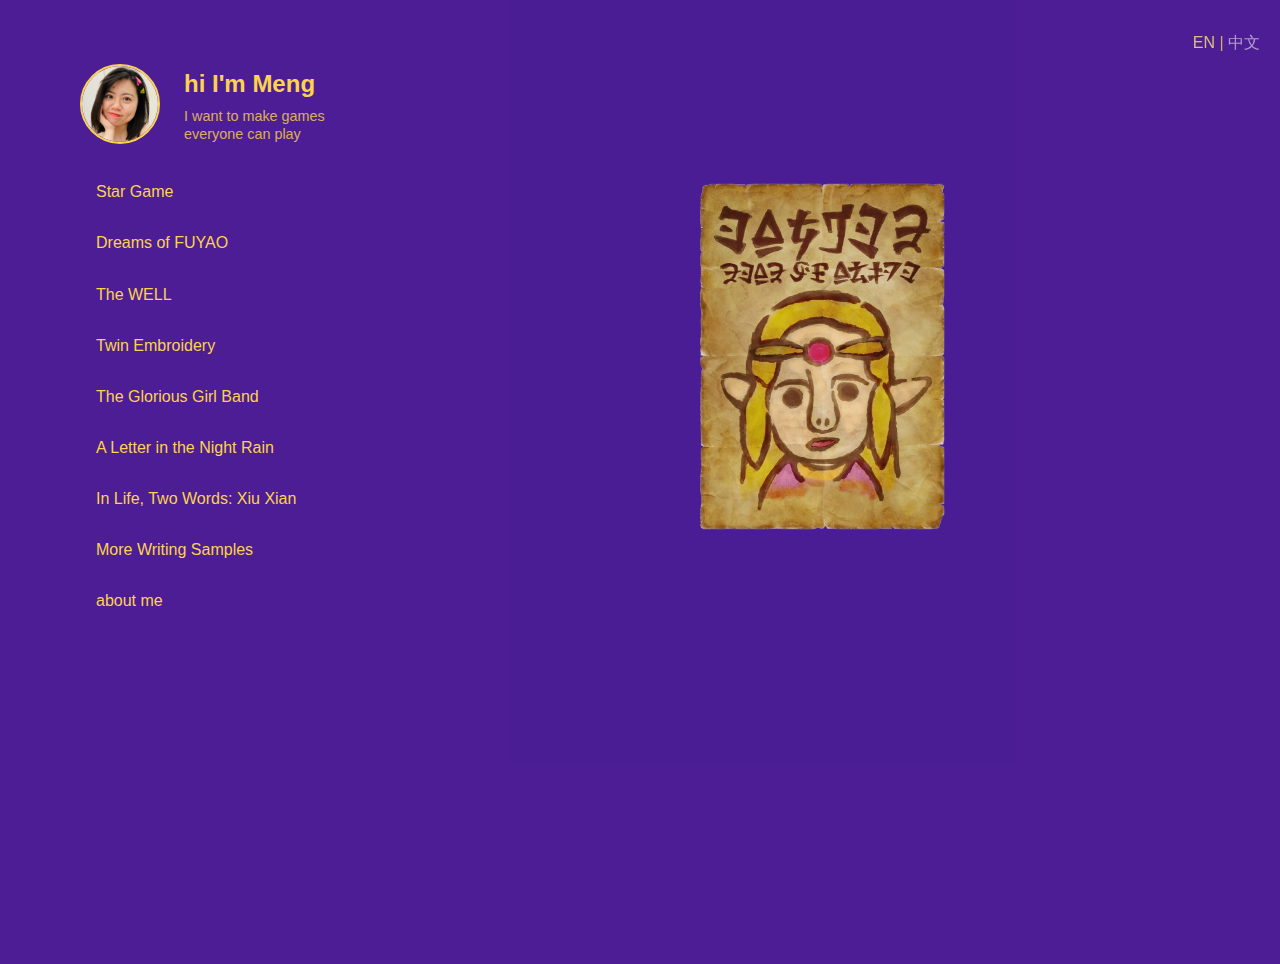
==== commit 23cb4b89: "style: 调整文本格式和段落间距 - 修复了 The Well 部分的引用格式 - 统一了书信格式的换行方式 - 调整了修仙小说片段的段落间距" ====
--- a/index.html
+++ b/index.html
@@ -1,619 +1,25 @@
 <!DOCTYPE html>
-<html lang="en">
+<html>
 <head>
-    <!-- 设置网页的基本属性 -->
     <meta charset="UTF-8">
-    <!-- 确保页面在移动设备上正确显示 -->
-    <meta name="viewport" content="width=device-width, initial-scale=1.0">
-    <!-- 网页标题 -->
-    <title>have fun</title>
-    <!-- 链接到样式表文件 -->
-    <link rel="stylesheet" href="./css/style.css">
-    <!-- 设置网页图标 -->
-    <link rel="icon" type="image/png" href="./images/favicon.png">
+    <title>Meng's Portfolio</title>
+    <script>
+        // 自动检测浏览器语言并重定向
+        var userLang = navigator.language || navigator.userLanguage;
+        if (userLang.indexOf('zh') !== -1) {
+            window.location.href = '/zh/';
+        } else {
+            window.location.href = '/en/';
+        }
+    </script>
 </head>
 <body>
-    <!-- 整个页面的主容器，分为左右两部分 -->
-    <div class="container">
-        <!-- 左侧边栏：包含个人信息和导航菜单 -->
-        <nav class="sidebar">
-            <!-- 头部区域：展示头像和个人简介 -->
-            <div class="header">
-                <!-- 头像容器 -->
-                <div class="avatar">
-                    <img src="./images/avatar.png" alt="Meng's avatar">
-                </div>
-                <!-- 添加链接和cursor样式 -->
-                <div class="intro" style="cursor: pointer;" id="home-link">
-                    <h1>hi I'm Meng</h1>
-                    <div class="description">I want to make games everyone can play</div>
-                </div>
-            </div>
-
-            <!-- 作品导航菜单列表 -->
-            <ul class="menu">
-                <!-- 每个菜单项都包含标题和描述 -->
-                <li>
-                    <!-- active类表示当前选中的项目 -->
-                    <a href="#star-game" class="menu-link active">
-                        <span class="title">Star Game</span>
-                        <span class="description">Solo-developed Web Game</span>
-                    </a>
-                </li>
-                <!-- 其他作品菜单项，结构相同 -->
-                <li>
-                    <a href="#dreams-of-fuyao" class="menu-link">
-                        <span class="title">Dreams of FUYAO</span>
-                        <span class="description">Lead Narrative Designer, MMORPG</span>
-                    </a>
-                </li>
-                <li>
-                    <a href="#the-well" class="menu-link">
-                        <span class="title">The WELL</span>
-                        <span class="description">English Short Sci-Fi</span>
-                    </a>
-                </li>
-                <li>
-                    <a href="#twin-embroidery" class="menu-link">
-                        <span class="title">Twin Embroidery</span>
-                        <span class="description">Digital Comic Series</span>
-                    </a>
-                </li>
-                <li>
-                    <a href="#glorious-girl-band" class="menu-link">
-                        <span class="title">The Glorious Girl Band</span>
-                        <span class="description">Digital Comic Series</span>
-                    </a>
-                </li>
-                <li>
-                    <a href="#letter-in-the-night-rain" class="menu-link">
-                        <span class="title">A Letter in the Night Rain</span>
-                        <span class="description">Digital Comic Series</span>
-                    </a>
-                </li>
-                <li>
-                    <a href="#xiu-xian" class="menu-link">
-                        <span class="title">In Life, Two Words: Xiu Xian</span>
-                        <span class="description">Original Fantasy Light Novel</span>
-                    </a>
-                </li>
-                <li>
-                    <a href="#more-samples" class="menu-link">
-                        <span class="title">More Writing Samples</span>
-                        <span class="description">in Chinese, before 2018</span>
-                    </a>
-                </li>
-                <li>
-                    <a href="#about" class="menu-link">
-                        <span class="title">about me</span>
-                        <span class="description">Experience & Contact</span>
-                    </a>
-                </li>
-            </ul>
-        </nav>
-
-        <!-- 右侧主内容区域 -->
-        <main class="content">
-            <!-- 主页装饰 -->
-            <div class="scroll-container">
-                <img src="images/scroll.png" alt="Ancient scroll with character" class="scroll-image">
-                <span class="scroll-description">and i LOVE zelda!!!</span>
-            </div>
-
-            <!-- Comics and Projects Section -->
-            <div class="project-container">
-                <!-- Star Game 项目展示区域 -->
-                <section id="star-game-section" class="content-section project-content">
-                    <!-- 游戏展示区域 -->
-                    <div class="game-container">
-                        <iframe id="game-frame" src="https://WellWellWell-M.github.io/star-game" allowfullscreen></iframe>
-                        <button class="restart-btn">Restart</button>
-                    </div>
-
-                    <!-- 游戏介绍文本区域 -->
-                    <h3>Overview</h3>
-                    <p>This is a mini game that unfolds across three screens in about two minutes. As my first solo game development project, it marks a special milestone in my coding journey. Over three weeks, I taught myself essential tools - from game engines (GMS, Godot) to AI assistants (Cursor, Midjourney, Stable Diffusion) and version control (GitHub).</p>
-                    
-                    <p>I tried to tell a story about a lonely girl who shoots down stars and encircles them to make them her companions. Eventually, she creates an entire universe - including the Sun, Earth, and Moon - yet remains alone. I wish I had more time to tell the story through gameplay instead of text (and create better artwork - sorry about my poor pixel sprite animation!).</p>
-                    
-                    <p>Though it's far from perfect (quite rough actually), I'm proud to have brought it from concept to playable reality. I chose to omit tutorials, trusting in our natural inclination to play. But here's a small hint if you're wondering how to get <span class="highlight">starTed</span> - </p>
-
-                    <p class="hidden-message">
-                        <span>sometimes you need to draw your own path:)</span>
-                    </p>
-
-                    <h3>Concept Art</h3>
-                    
-                    <div class="concept-art">
-                        <img src="images/concept-art.jpg" alt="Star Game concept art" class="concept-image">
-                        <p>I used Midjourney to create the initial concept art, inspired by Van Gogh's starry nights. Then I ran it through Stable Diffusion to transform it into pixel art - which you'll see in the game's final scene. I had a lot of fun playing with these AI tools and can't wait to experiment more with them in future projects!</p>
-                    </div>
-
-                    <h3>Development</h3>
-                    <div class="development">
-                        <img src="images/development.jpg" alt="Star Game development process" class="development-image">
-                        <p>Though I had great help from Cursor AI as my coding assistant, programming was still the most challenging part of the development process. At first, I needed Cursor to explain every line of code to me. But gradually, I learned to read most of the code and even started tweaking parameters on my own. I have to say, it felt like magic - watching the game respond to my code changes was fascinating! This experience has definitely motivated me to learn more about programming - just like now building my personal portfolio website.</p>
-                    </div>
-                </section>
-
-                <!-- Dreams of FUYAO 项目展示区域 -->
-                <section id="dreams-of-fuyao-section" class="content-section project-content">
-                    <h3>
-                        <a href="https://fyym.37.com.cn/" target="_blank" class="game-title">
-                            Dreams of FUYAO
-                            <span class="link-icon">⤴</span>
-                        </a>
-                    </h3>
-                    
-                    <!-- 第一个视频 -->
-                    <div class="video-container">
-                        <iframe 
-                            width="720" 
-                            height="405" 
-                            src="https://www.youtube.com/embed/pVgCFE0LW2E" 
-                            title="Dreams of FUYAO Gameplay 1"
-                            frameborder="0" 
-                            allow="accelerometer; clipboard-write; encrypted-media; gyroscope; picture-in-picture" 
-                            allowfullscreen>
-                        </iframe>
-                    </div>
-                    <div class="introduction">
-                        <h3>Note</h3>
-                        <p>This is the official teaser trailer for Dreams of FUYAO, where I served as the scriptwriter and initial visual designer.</p>
-                        
-                        <p>Dreams of FUYAO centers on women's awakening, with its story told primarily through the female protagonist's perspective. The teaser adopts this same narrative approach.</p>
-                        
-                        <p>In the trailer, I focused on highlighting several layers of conflict: the tension between a seemingly prosperous nation and its underlying social unrest; the external conflict between the protagonist's ambition for power and the era's expectations of women; and the internal struggle of the protagonist as she faces obstacles in her growth and advancement.</p>
-                        
-                        <p>These conflicts are woven together through both narrative and visual elements. A key sequence I designed shows the protagonist's transformation: betrayed and sinking into water—a metaphor for despair—she ultimately opens her eyes again, emerging stronger than before. This moment symbolizes her awakening and self-empowerment.</p>
-                        
-                        <p>Through this interplay of story and visuals, I hope to spark players' curiosity about how these conflicts will be resolved and build anticipation for the story ahead.</p>
-                    </div>
-
-                    <!-- 第二个视频 -->
-                    <div class="video-container">
-                        <iframe 
-                            width="720" 
-                            height="405" 
-                            src="https://www.youtube.com/embed/iw0nIek8Gtk" 
-                            title="Dreams of FUYAO Gameplay 2"
-                            frameborder="0" 
-                            allow="accelerometer; clipboard-write; encrypted-media; gyroscope; picture-in-picture" 
-                            allowfullscreen>
-                        </iframe>
-                    </div>
-                    <div class="introduction">
-                        <h3>Note</h3>
-                        <p>As the lead narrative designer and visual supervisor, I directed this opening cinematic to immerse players in the world of Dreams of FUYAO.</p>
-                        
-                        <p>Visually, we merged traditional ink painting with gold-line techniques, symbolizing the fusion of classical settings (a feudal dynasty) with modern themes (women's awakening). Working closely with animators, we crafted several meaningful shots—such as when narrating Chancellor Duan's rise to power with public support, the camera descends from his feet to a battlefield littered with corpses, creating a visual counterpoint to the narrative that invites players to question the story's deeper implications.</p>
-                        
-                        <p>Narratively, the cinematic sets the stage by introducing the world and its initial conflict: how will our protagonist confront the Academy's fall from grace? It also subtly weaves in Hua Cijing—not just a figure of the past, but a character whose journey parallels the protagonist's, together embodying the central exploration of women's awakening.</p>
-                    </div>
-
-                    <!-- 第三个视频 -->
-                    <div class="video-container">
-                        <iframe 
-                            width="720" 
-                            height="405" 
-                            src="https://www.youtube.com/embed/Eb_eBkAWGkc" 
-                            title="Dreams of FUYAO Gameplay 3"
-                            frameborder="0" 
-                            allow="accelerometer; clipboard-write; encrypted-media; gyroscope; picture-in-picture" 
-                            allowfullscreen>
-                        </iframe>
-                    </div>
-                    <div class="introduction">
-                        <h3>Note</h3>
-                        <p>This is the character trailer for Hua Cijing—a pivotal antagonist whose journey intertwines with the protagonist's, like two reflections in a mirror, one inside and one outside, in Dreams of FUYAO.</p>
-                        
-                        <p>Hua Cijing's story draws from a long-standing literary tradition, such as the Qing Dynasty's Destiny of Rebirth, where talented women rise to power only to face inevitable constraints. To reflect this parallel and highlight her character's unique presence, I incorporated elements of Chinese opera rather than conventional monologues.</p>
-                        
-                        <p>Unlike her literary predecessors, Hua Cijing shatters the mold with her relentless defiance against fate. Her conflict with the protagonist represents two opposing approaches to shared struggles: radical upheaval versus measured reformation. Their parallel journeys—one dismantling the system, the other striving to mend it—add depth to the narrative, transforming personal tragedy into a broader allegory of power, idealism, and the choices women face in defining their own paths.</p>
-                    </div>
-                </section>
-
-                <!-- The WELL 项目展示区域 -->
-                <section id="the-well-section" class="content-section project-content">
-                    <div class="story-container">
-                        <div class="story-content" id="well-content">
-                            <!-- 文章内容将通过JavaScript动态加载 -->
-                        </div>
-                    </div>
-
-                    <!-- Afterword部分 -->
-                    <h3>Afterword</h3>
-                    <p>This story holds special significance for me, not only as my first attempt at writing in English but as a journey into self-discovery. For years, I excelled at commercial writing - analyzing markets, audience needs, and project requirements. Yet when I finally set aside all commercial considerations and ventured into my own heart, I discovered a well had been there all along.</p>
-                    
-                    <p>In rural China, wells hold ancient mysteries. Every village seems to harbor tales of women who, in moments of despair, leapt into wells, their spirits lingering as haunting presences in the dark waters below.</p>
-                    
-                    <p>As a child, these stories made me fear wells. They seemed to embody life's troubles - like drawing water from their depths, each attempt to resolve one problem only revealed more beneath. But years later, I encountered a story about African village women that changed my perspective. Though NGOs had installed modern water systems in their communities, many women still chose to visit the wells. It was their sanctuary, the one place where they could leave their families and be themselves.</p>
-                    
-                    <p>This revelation transformed my understanding. What I had seen as an endless source of pain was actually a wellspring of solace - for most women, the world itself has often been the source of suffering.</p>
-                    
-                    <p>I created this story because women seem to always be searching for their own wells, as the world beyond belongs to men. As Simone de Beauvoir observed in The Second Sex: "The wonderful thing about man - in adolescence and maturity - is that he is not destined; the word 'destiny' has a different resonance for boys and girls. The more a boy grows and develops, the more he opens his adventure into the world and the more he is called to surpass himself. Meanwhile, the girl will discover that the world is limited, she will learn that she is destined for man, and she will dream not of surpassing herself but of finding happiness."</p>
-                </section>
-
-                <!-- Twin Embroidery Section -->
-                <section id="twin-embroidery-section" class="content-section project-content">
-                    <h3>
-                        <a href="https://www.kuaikanmanhua.com/web/topic/3121/" target="_blank" class="game-title">
-                            Twin Embroidery
-                            <span class="link-icon">⤴</span>
-                        </a>
-                    </h3>
-
-                    <div class="slider-container">
-                        <button class="slider-button prev" aria-label="Previous image">❮</button>
-                        <div class="slider-track">
-                            <div class="slider-image">
-                                <img src="images/twin-embroidery/slide-1.jpg" alt="Twin Embroidery - Scene 1">
-                            </div>
-                            <div class="slider-image">
-                                <img src="images/twin-embroidery/slide-2.jpg" alt="Twin Embroidery - Scene 2">
-                            </div>
-                            <div class="slider-image">
-                                <img src="images/twin-embroidery/slide-3.jpg" alt="Twin Embroidery - Scene 3">
-                            </div>
-                            <div class="slider-image">
-                                <img src="images/twin-embroidery/slide-4.jpg" alt="Twin Embroidery - Scene 4">
-                            </div>
-                            <div class="slider-image">
-                                <img src="images/twin-embroidery/slide-5.jpg" alt="Twin Embroidery - Scene 5">
-                            </div>
-                            <div class="slider-image">
-                                <img src="images/twin-embroidery/slide-6.jpg" alt="Twin Embroidery - Scene 6">
-                            </div>
-                            <div class="slider-image">
-                                <img src="images/twin-embroidery/slide-7.jpg" alt="Twin Embroidery - Scene 7">
-                            </div>
-                            <div class="slider-image">
-                                <img src="images/twin-embroidery/slide-8.jpg" alt="Twin Embroidery - Scene 8">
-                            </div>
-                        </div>
-                        <button class="slider-button next" aria-label="Next image">❯</button>
-                    </div>
-
-                    <div class="introduction">
-                        <h3>Note</h3>
-                        <p>Among all Chinese cities, Suzhou holds a special place in my heart as the one that best embodies traditional classical beauty.</p>
-                        
-                        <p>After embarking on my digital nomad journey, I planned to spend a year in Suzhou, seeking inspiration from the city. This decision eventually led to the creation of Twin Embroidery, a work centered around the art of Suzhou double-sided embroidery.</p>
-                        
-                        <p>This ancient and remarkable craft allows masters to use incredibly fine threads to create two distinct yet equally intricate images on opposite sides of a single piece of silk. The technique beautifully mirrors the theme of my story: a seemingly strong woman unable to escape the shadows of her past. She initially learns double-sided embroidery in the hope of stitching a new self over her scarred past.</p>
-                        
-                        <p>However, like the two sides of an embroidered piece, she comes to understand that both her strength and her scars are integral to who she is. Through love and art, she ultimately learns to embrace her whole self.</p>
-                    </div>
-                </section>
-
-                <!-- The Glorious Girl Band Section -->
-                <section id="glorious-girl-band-section" class="content-section project-content">
-                    <h3>
-                        <a href="https://www.manmanapp.com/comic-1403985.html" target="_blank" class="game-title">
-                            The Glorious Girl Band
-                            <span class="link-icon">⤴</span>
-                        </a>
-                    </h3>
-
-                    <div class="slider-container">
-                        <button class="slider-button prev" aria-label="Previous image">❮</button>
-                        <div class="slider-track">
-                            <div class="slider-image">
-                                <img src="images/glorious-girl-band/slide-1.jpg" alt="The Glorious Girl Band - Scene 1">
-                            </div>
-                            <div class="slider-image">
-                                <img src="images/glorious-girl-band/slide-2.jpg" alt="The Glorious Girl Band - Scene 2">
-                            </div>
-                            <div class="slider-image">
-                                <img src="images/glorious-girl-band/slide-3.jpg" alt="The Glorious Girl Band - Scene 3">
-                            </div>
-                            <div class="slider-image">
-                                <img src="images/glorious-girl-band/slide-4.jpg" alt="The Glorious Girl Band - Scene 4">
-                            </div>
-                            <div class="slider-image">
-                                <img src="images/glorious-girl-band/slide-5.jpg" alt="The Glorious Girl Band - Scene 5">
-                            </div>
-                            <div class="slider-image">
-                                <img src="images/glorious-girl-band/slide-6.jpg" alt="The Glorious Girl Band - Scene 6">
-                            </div>
-                            <div class="slider-image">
-                                <img src="images/glorious-girl-band/slide-7.jpg" alt="The Glorious Girl Band - Scene 7">
-                            </div>
-                            <div class="slider-image">
-                                <img src="images/glorious-girl-band/slide-8.jpg" alt="The Glorious Girl Band - Scene 8">
-                            </div>
-                        </div>
-                        <button class="slider-button next" aria-label="Next image">❯</button>
-                    </div>
-
-                    <div class="introduction">
-                        <h3>Note</h3>
-                        <p>The Glorious Girl Band is my first serialized comic, born from a simple yet bold idea: a rock band of talented young women in ancient China.</p>
-                        
-                        <p>Set in an idealized historical world free from traditional constraints, the story follows seven uniquely gifted girls as they come together to form an unconventional, wonderfully chaotic band. Their adventures weave Chinese tradition with the raw energy of rock music, creating something entirely fresh and unexpected.</p>
-                        
-                        <p>This isn't a story about oppression or struggle—it's a celebration of creativity, friendship, and the sheer joy of making music together. While such freedom might exist only in this fantasy world, that's precisely why I wanted these characters to shine as brightly as possible on their imaginary stage.</p>
-                        
-                        <p>They roar their songs to the world—not as cries of despair, but with a power that sometimes moves me to tears even more deeply than sorrow.</p>
-                    </div>
-                </section>
-
-                <!-- A Letter in the Night Rain Section -->
-                <section id="letter-in-the-night-rain-section" class="content-section project-content">
-                    <h3>
-                        <a href="https://www.iqiyi.com/manhua/detail_18yzmpfm5x.html" target="_blank" class="game-title">
-                            A Letter in the Night Rain
-                            <span class="link-icon">⤴</span>
-                        </a>
-                    </h3>
-
-                    <div class="slider-container">
-                        <button class="slider-button prev" aria-label="Previous image">❮</button>
-                        <div class="slider-track">
-                            <div class="slider-image">
-                                <img src="images/letter-night-rain/slide-1.jpg" alt="A Letter in the Night Rain - Scene 1">
-                            </div>
-                            <div class="slider-image">
-                                <img src="images/letter-night-rain/slide-2.jpg" alt="A Letter in the Night Rain - Scene 2">
-                            </div>
-                            <div class="slider-image">
-                                <img src="images/letter-night-rain/slide-3.jpg" alt="A Letter in the Night Rain - Scene 3">
-                            </div>
-                            <div class="slider-image">
-                                <img src="images/letter-night-rain/slide-4.jpg" alt="A Letter in the Night Rain - Scene 4">
-                            </div>
-                            <div class="slider-image">
-                                <img src="images/letter-night-rain/slide-5.jpg" alt="A Letter in the Night Rain - Scene 5">
-                            </div>
-                            <div class="slider-image">
-                                <img src="images/letter-night-rain/slide-6.jpg" alt="A Letter in the Night Rain - Scene 6">
-                            </div>
-                            <div class="slider-image">
-                                <img src="images/letter-night-rain/slide-7.jpg" alt="A Letter in the Night Rain - Scene 7">
-                            </div>
-                            <div class="slider-image">
-                                <img src="images/letter-night-rain/slide-8.jpg" alt="A Letter in the Night Rain - Scene 8">
-                            </div>
-                        </div>
-                        <button class="slider-button next" aria-label="Next image">❯</button>
-                    </div>
-
-                    <div class="introduction">
-                        <h3>Note</h3>
-                        <p>A Letter in the Night Rain draws inspiration from Li Shangyin's classical Tang dynasty poem of the same title:</p>
-                        
-                        <blockquote>
-                            <div class="chinese-poem">
-                                君问归期未有期， 巴山夜雨涨秋池。<br>
-                                何当共剪西窗烛， 却话巴山夜雨时。
-                            </div>
-                            <div class="english-translation">
-                                You ask me when I'll return, but I cannot say,<br>
-                                As autumn rain fills pools on Mount Ba in the night.<br>
-                                When will we trim wicks by the western window again,<br>
-                                And speak of this night rain on Mount Ba?
-                            </div>
-                        </blockquote>
-                        
-                        <p>The comic expands the poem's yearning and melancholy into a political drama set in ancient China. Each chapter opens with an excerpt from a letter written on a rainy night, serving both as a chapter summary and thematic framework. The story begins thus:</p>
-                        
-                        <blockquote class="letter">
-                            <span class="chinese-text">凌弟台鉴，寒灯夜雨，怀人倍切。愚兄凭窗而叹，忆及明成十年与弟京郊初晤，竟恍然如昨。</span>
-                            Dear Brother Ling, On this rainy night, by the cold lamp's light, my longing for you grows ever deeper. As I lean against the window, lost in thought, I recall our first meeting on the outskirts of the capital ten years ago—it feels like only yesterday...
-                        </blockquote>
-                        
-                        <p>This nested narrative structure allows the letter to unfold gradually across time, each carefully chosen phrase revealing a crucial moment as two close friends grow apart.</p>
-                        
-                        <p>At its heart, this is a story about kindred spirits—two like-minded friends ultimately separated by their different political ideals. After they both achieve their ambitions, one writes this letter in an attempt to salvage their friendship, unaware it would become his final words.</p>
-                    </div>
-                </section>
-
-                <!-- In Life, Two Words: Xiu Xian Section -->
-                <section id="xiu-xian-section" class="content-section project-content">
-                    <h3>
-                        <a href="https://www.migu.cn/read/detail/1200300000000162852.html" target="_blank" class="game-title">
-                            In Life, Two Words: Xiu Xian
-                            <span class="link-icon">⤴</span>
-                        </a>
-                    </h3>
-
-                    <!-- 封面图片区域 -->
-                    <div class="novel-cover">
-                        <img src="images/xiu-xian/cover.jpg" alt="Xiu Xian novel cover">
-                        <div class="introduction">
-                            <h3>Overview</h3>
-                            <p>After joining the Yunlai Sect, Xia Fan finally heard his fellow disciples discussing the mysteries of the Two-Character Cultivation Mantra—a unique, two-word principle said to guide one's path to enlightenment. It was the ultimate opportunity, enough to drive all cultivators mad. Only true prodigies, chosen by Heaven, could comprehend their own mantra.</p>
-
-                            <p>Within the entire Yunlai Sect, only the noble and otherworldly senior sister had been blessed with such a destiny.</p>
-
-                            <p>"So, what is the Two-Character Cultivation Mantra of our noble and otherworldly senior sister?" Xia Fan asked.</p>
-
-                            <p>Senior brother: "Slaughter pigs."</p>
-
-                            <p>In this unconventional cultivation world, there exists a fateful opportunity known as the Two-Character Cultivation Mantra. By following its guidance, one can rapidly advance their cultivation and ascend to immortality. Yet every mantra, though unique, is seen as a curse. It forces the kind-hearted to kill, the loyal to betray, and the affectionate to forget love.</p>
-
-                            <p>"Can Heaven truly be wrong?"</p>
-
-                            <p>Told with a lighthearted tone, this story follows a group of idealistic youths as they struggle against the burning flames of destiny, using nothing but their courage, conviction, and mortal flesh to challenge the will of Heaven.</p>
-                        </div>
-                    </div>
-                </section>
-
-                <!-- About Section -->
-                <section id="about-section" class="content-section project-content">
-                    <!-- 工作经历 -->
-                    <div class="about-card">
-                        <h2>Experience</h2>
-                        <div class="experience-item">
-                            <div class="year">2021-2024</div>
-                            <div class="job-title">37 Games | Narrative Team Lead </div>
-                            <div class="project-name">Dreams of FUYAO, MMORPG</div>
-                        </div>
-                        <div class="experience-item">
-                            <div class="year">2016-2020</div>
-                            <div class="job-title">Full-time Writer | Comic Script Writer & Novelist</div>
-                        </div>
-                    </div>
-
-                    <!-- 联系方式 -->
-                    <div class="about-card">
-                        <h2>Contact</h2>
-                        <div class="contact-info">
-                            <div class="contact-item">
-                                <i class="fas fa-envelope"></i>
-                                <a href="mailto:luisemeng1994@gmail.com">luisemeng1994@gmail.com</a>
-                            </div>
-                            <div class="contact-item">
-                                <i class="fas fa-phone"></i>
-                                <span>+86 182-7091-7675</span>
-                            </div>
-                            <div class="contact-item">
-                                <i class="fas fa-link"></i>
-                                <a href="https://bsky.app/profile/luisemeng.bsky.social" target="_blank">@luisemeng.bsky.social</a>
-                            </div>
-                        </div>
-                    </div>
-                </section>
-
-                <!-- More Writing Samples Section -->
-                <section id="more-samples-section" class="content-section project-content">
-                    <!-- 第一个故事 -->
-                    <h3>日式轻小说</h3>
-                    <div class="story-container">
-                        <div class="story-content" id="story-content-1">
-                            <!-- 内容将通过JavaScript动态加载 -->
-                        </div>
-                    </div>
-
-                    <!-- 第二个故事 -->
-                    <h3>欧风软科幻</h3>
-                    <div class="story-container">
-                        <div class="story-content" id="story-content-2">
-                            <!-- 内容将通过JavaScript动态加载 -->
-                        </div>
-                    </div>
-
-                    <!-- 第三个故事 -->
-                    <h3>古风吐槽</h3>
-                    <div class="story-container">
-                        <div class="story-content" id="story-content-3">
-                            <!-- 内容将通过JavaScript动态加载 -->
-                        </div>
-                    </div>
-
-                    <!-- 第四个故事 -->
-                    <h3>古风正剧</h3>
-                    <div class="story-container">
-                        <div class="story-content" id="story-content-4">
-                            <!-- 内容将通过JavaScript动态加载 -->
-                        </div>
-                    </div>
-                </section>
-            </div>
-
-            <div class="language-switcher-container">
-                <span id="language-en" class="language-option" data-lang="en">English</span> /
-                <span id="language-zh" class="language-option" data-lang="zh">中文</span>
-            </div>
-        </main>
+    <div style="text-align: center; margin-top: 50px;">
+        <h1>Choose Your Language / 选择语言</h1>
+        <p>
+            <a href="/en/">English</a> | 
+            <a href="/zh/">中文</a>
+        </p>
     </div>
-
-    <!-- JavaScript代码部分 -->
-    <script>
-        // 获取所有需要的元素
-        const homeLink = document.getElementById('home-link');
-        const scrollContainer = document.querySelector('.scroll-container');
-        const contentSections = document.querySelectorAll('.content-section');
-        const menuLinks = document.querySelectorAll('.menu-link');
-
-        // 显示主页内容的函数
-        function showHome() {
-            // 显示塞尔达图片
-            scrollContainer.style.display = 'block';
-            // 隐藏所有项目内容
-            contentSections.forEach(section => {
-                section.classList.remove('active');
-            });
-            // 移除所有菜单项的激活状态
-            menuLinks.forEach(link => {
-                link.classList.remove('active');
-            });
-        }
-
-        // 点击个人介绍时返回主页
-        homeLink.addEventListener('click', showHome);
-
-        // 修改菜单点击事件处理
-        document.querySelectorAll('.menu-link').forEach(link => {
-            link.addEventListener('click', (e) => {
-                e.preventDefault();
-                
-                // 隐藏塞尔达图片
-                scrollContainer.style.display = 'none';
-                
-                // 移除所有链接和区块的active类
-                menuLinks.forEach(l => l.classList.remove('active'));
-                contentSections.forEach(section => {
-                    section.classList.remove('active');
-                });
-                
-                // 为点击的链接添加active类
-                link.classList.add('active');
-                
-                // 显示对应的区块
-                const sectionId = link.getAttribute('href').substring(1) + '-section';
-                const section = document.getElementById(sectionId);
-                if (section) {
-                    section.classList.add('active');
-                    // 如果是The WELL页面，加载内容
-                    if (sectionId === 'the-well-section') {
-                        loadStoryContent();
-                    }
-                }
-            });
-        });
-
-        // 初始显示主页
-        showHome();
-
-        // 重启游戏按钮功能
-        document.querySelector('.restart-btn')?.addEventListener('click', () => {
-            const gameFrame = document.getElementById('game-frame');
-            // 通过重新加载iframe来重启游戏
-            gameFrame.src = gameFrame.src;
-        });
-
-        // 添加加载故事内容的函数
-        async function loadStoryContent() {
-            try {
-                const response = await fetch('content/well-content.html');
-                
-                if (!response.ok) {
-                    throw new Error(`HTTP error! status: ${response.status}`);
-                }
-                
-                const content = await response.text();
-                
-                // 简化HTML结构，移除作者信息
-                const formattedContent = `
-                    <div class="story-content">
-                        <h1>The WELL</h1>
-                        ${content.split('\n\n').map(paragraph => 
-                            paragraph.trim() ? `<p>${paragraph.trim()}</p>` : ''
-                        ).join('')}
-                    </div>
-                `;
-                
-                document.getElementById('well-content').innerHTML = formattedContent;
-                
-            } catch (error) {
-                console.error('Error loading story content:', error);
-                document.getElementById('well-content').innerHTML = 
-                    `<p>Error loading content: ${error.message}</p>`;
-            }
-        }
-    </script>
-    <script src="./js/slider.js"></script>
-    <script src="./js/main.js"></script>
 </body>
 </html>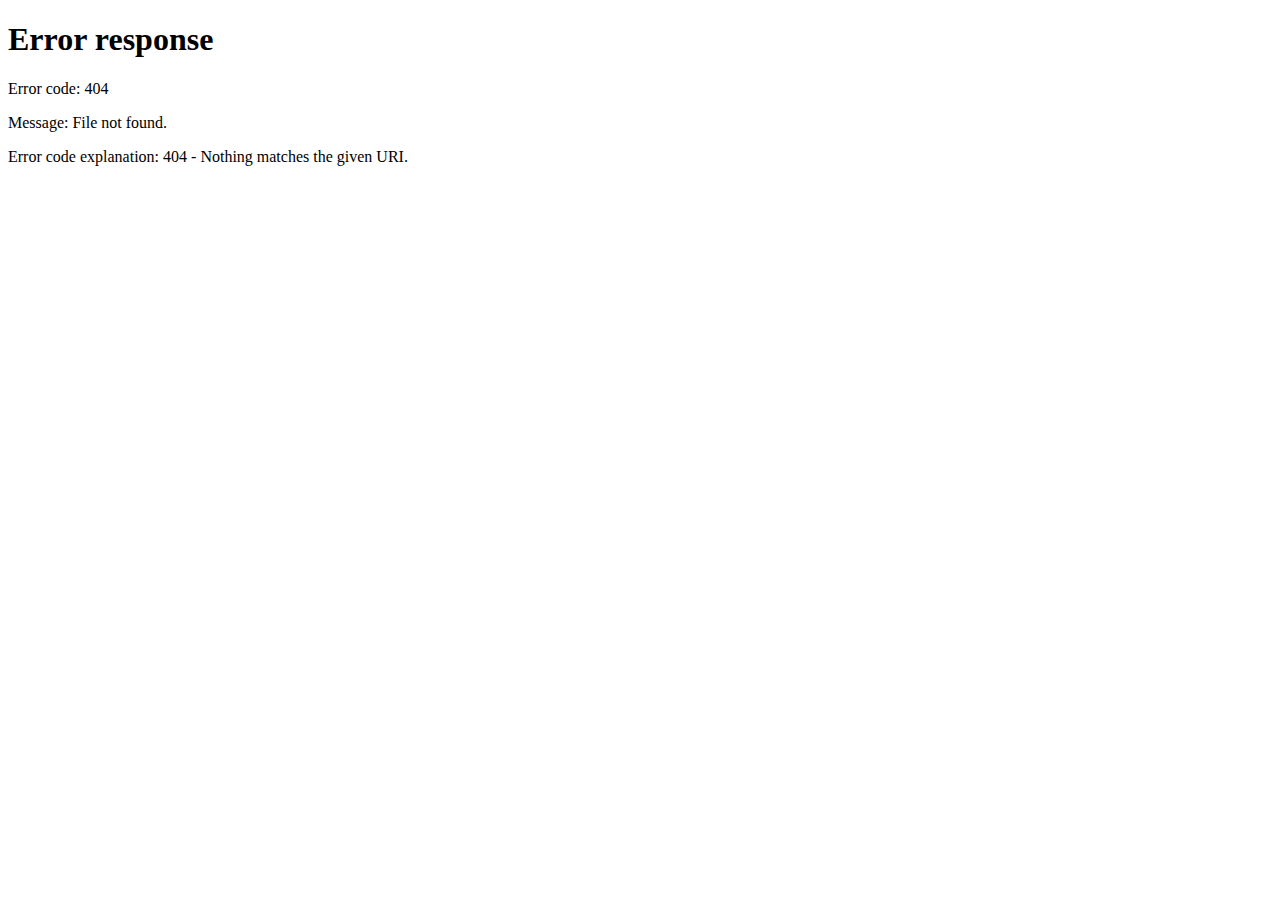
==== commit d21134fc: "fix: 修正重定向路径为正确的仓库名" ====
--- a/index.html
+++ b/index.html
@@ -2,24 +2,13 @@
 <html>
 <head>
     <meta charset="UTF-8">
-    <title>Meng's Portfolio</title>
+    <meta http-equiv="refresh" content="0; url=./en/">
     <script>
-        // 自动检测浏览器语言并重定向
-        var userLang = navigator.language || navigator.userLanguage;
-        if (userLang.indexOf('zh') !== -1) {
-            window.location.href = '/zh/';
-        } else {
-            window.location.href = '/en/';
-        }
+        window.location.href = "/meng-portfolio/en/";
     </script>
 </head>
 <body>
-    <div style="text-align: center; margin-top: 50px;">
-        <h1>Choose Your Language / 选择语言</h1>
-        <p>
-            <a href="/en/">English</a> | 
-            <a href="/zh/">中文</a>
-        </p>
-    </div>
+    如果页面没有自动跳转，请<a href="/meng-portfolio/en/">点击这里</a>。
+    If you are not redirected automatically, please <a href="/meng-portfolio/en/">click here</a>.
 </body>
 </html>